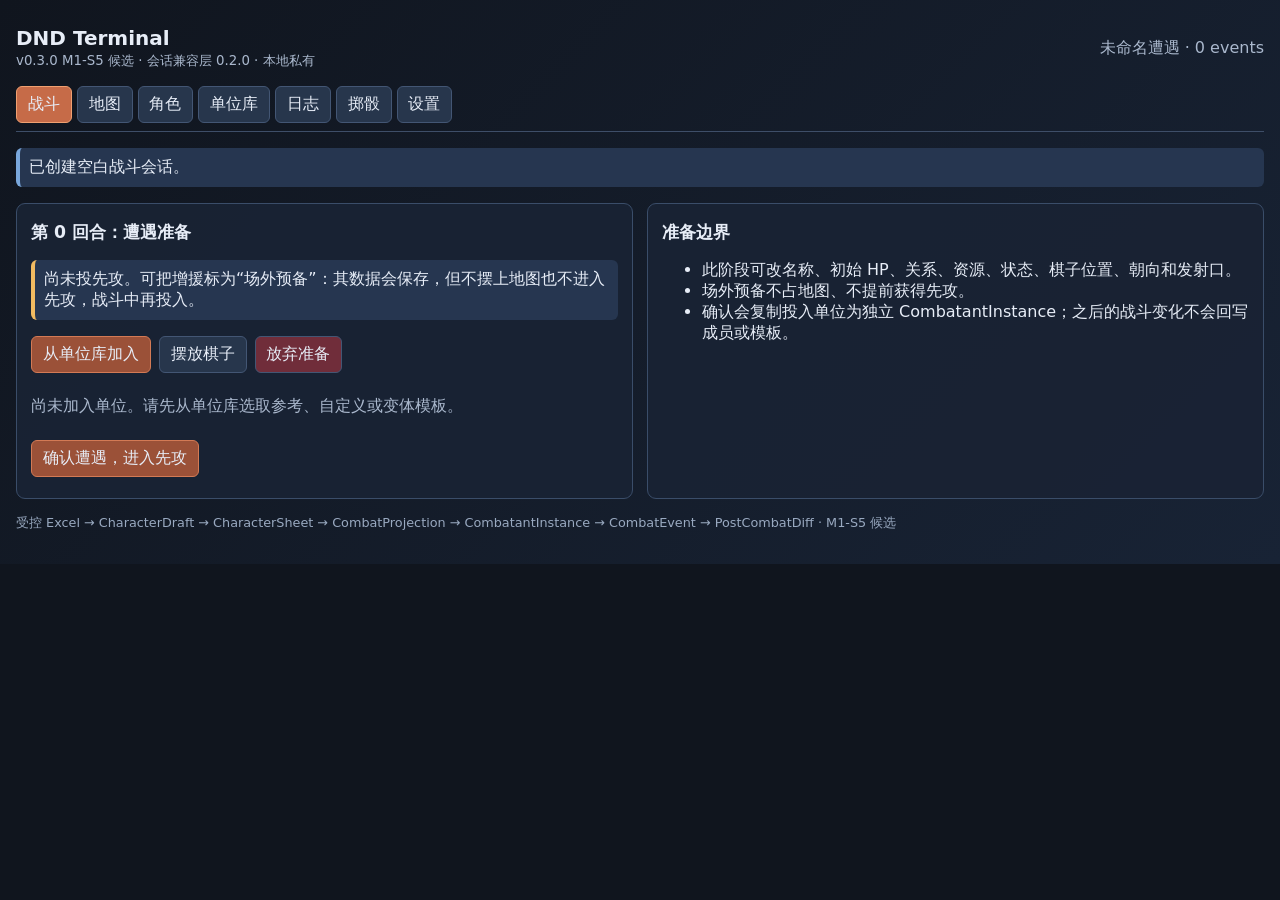
==== index.html @ 0a90260e "chore: establish post-v0.3.0 local git baseline" ====
<!doctype html>
<html lang="zh-Hans">
  <head>
    <meta charset="UTF-8" />
    <meta name="viewport" content="width=device-width, initial-scale=1.0" />
    <title>DND Terminal v0.3.0 M1-S5 — Combat Integration Candidate</title>
    <link rel="stylesheet" href="src/styles.css?v=20260824-1" />
  </head>
  <body>
    <main id="app" aria-live="polite"></main>
    <input id="import-file" type="file" accept="application/json" hidden />
    <input id="character-import-file" type="file" accept=".xlsx,application/vnd.openxmlformats-officedocument.spreadsheetml.sheet" hidden />
<script type="module" src="src/app.js?v=20260824-1"></script>
  </body>
</html>
---- src/styles.css ----
:root { color-scheme: dark; font-family: Inter, "PingFang SC", system-ui, sans-serif; background:#10151e; color:#e7edf7; }
* { box-sizing:border-box; }
body { margin:0; min-width:320px; background:linear-gradient(135deg,#10151e,#182335); }
button,input,select,textarea { font:inherit; }
button { cursor:pointer; color:inherit; background:#27364c; border:1px solid #435674; border-radius:6px; padding:.45rem .68rem; }
button:hover { background:#344866; } button.primary { background:#9b5138; border-color:#d37a55; } button.danger { background:#702d3a; }
input,select,textarea { color:#e7edf7; background:#172334; border:1px solid #465b78; border-radius:5px; padding:.38rem; max-width:100%; }
textarea { min-height:70px; width:100%; }
.shell { max-width:1600px; margin:auto; padding:16px; }
.topbar { display:flex; gap:12px; align-items:center; flex-wrap:wrap; padding:10px 0 16px; }
.brand { margin-right:auto; } .brand h1 { font-size:1.25rem; margin:0; } .brand small,.muted { color:#aab8cd; }
.tabs { display:flex; flex-wrap:wrap; gap:5px; border-bottom:1px solid #3e4e68; padding-bottom:8px; }
.tabs button.active { background:#c66b48; border-color:#f0a071; }
.panel { margin-top:14px; display:grid; gap:14px; } .two { grid-template-columns:repeat(auto-fit,minmax(300px,1fr)); }
.card { background:rgba(25,35,52,.93); border:1px solid #3a4d69; border-radius:9px; padding:14px; overflow:auto; }
.card h2,.card h3 { margin:.1rem 0 .7rem; } .card h2 { font-size:1.08rem; }
.row { display:flex; gap:8px; flex-wrap:wrap; align-items:center; margin:.42rem 0; } .row > label { display:grid; gap:3px; font-size:.84rem; }
.stat { display:inline-flex; flex-direction:column; min-width:83px; padding:7px; border-radius:6px; background:#142033; } .stat b { font-size:1.08rem; }
.combatants { display:grid; gap:9px; } .combatant { border:1px solid #3a4d69; border-left:4px solid #65748a; background:linear-gradient(135deg,#18263a,#142033); padding:10px; border-radius:8px; display:grid; gap:9px; cursor:pointer; transition:border-color .16s,box-shadow .16s,opacity .16s,filter .16s; } .combatant:hover { border-color:#7592bb; }
.combatant-summary { display:flex; gap:8px; align-items:center; flex-wrap:wrap; } .combatant-actions { display:flex; gap:7px; align-items:end; flex-wrap:wrap; padding-top:8px; border-top:1px solid #31435e; } .combatant-actions button { min-width:3.8rem; }
.compact-input { display:grid; gap:2px; font-size:.72rem; color:#bdcbe0; }.compact-input input { width:5.2rem; padding:.28rem; }
.combatants.has-selection .combatant:not(.selected):not(.active) { opacity:.44; filter:grayscale(.82); } .combatant.selected { border-color:#dce9ff; box-shadow:0 0 0 1px #9db9e2,0 8px 18px rgba(0,0,0,.2); } .combatant.active { border-color:#ffb35c; box-shadow:0 0 0 1px #d7893a,0 0 18px rgba(255,179,92,.12); } .combatant.active.selected { box-shadow:0 0 0 2px #ffd275,0 0 18px rgba(255,179,92,.18); } .combatant.enemy { border-left-color:#cf6370; } .combatant.ally { border-left-color:#67b999; } .combatant.neutral { border-left-color:#8e9ae5; }
.combatant.dead { opacity:.72; filter:grayscale(.9); border-color:#92727a; border-left-color:#a55c65; background:linear-gradient(135deg,#29222a,#181d28); } .combatant.transformed { opacity:.58; filter:grayscale(.9); } .death-pill { background:#713945; color:#fff0f0; }
.combatant .name { min-width:145px; font-weight:700; } .pill { font-size:.75rem; padding:2px 6px; border-radius:99px; background:#344764; }
.map-layout { display:grid; grid-template-columns:minmax(420px,1fr) minmax(260px,330px); gap:14px; } .map-wrap { overflow:auto; max-height:78vh; }
.grid { --cell-size:30px; display:grid; width:max-content; max-width:100%; background:#0d1420; border:1px solid #536983; touch-action:none; }
.grid.fit { --cell-size:max(12px,min(30px,calc((100vw - 58px) / var(--grid-cols)))); } .grid.tactical { --cell-size:30px; }
.cell { width:var(--cell-size); height:var(--cell-size); border-right:1px solid #28364c; border-bottom:1px solid #28364c; position:relative; }
.cell.covered { background:rgba(247,141,64,.35); } .cell.preview { outline:2px solid #f8cb75; z-index:1; } .cell.move-preview { background:rgba(108,191,166,.42); outline:2px solid #8af0c7; z-index:2; } .cell.move-pending { background:rgba(242,187,97,.35); outline-color:#f2bb61; } .token { position:absolute; inset:1px; border-radius:4px; display:grid; place-items:center; text-align:center; overflow:hidden; font-size:clamp(.42rem,1.3vw,.68rem); line-height:1; font-weight:bold; color:#071018; border:1px solid #e6eefb; user-select:none; -webkit-user-select:none; z-index:3; touch-action:none; cursor:grab; }
.token.dragging { opacity:.55; cursor:grabbing; }
.token.ally { background:#6dd7ad; } .token.enemy { background:#ea7180; } .token.neutral { background:#9ea9ff; } .token.active { outline:3px solid #ffd275; z-index:4; } .token.selected { box-shadow:0 0 0 3px #fff; }
.token.dead-token { background:#6c4b53!important; color:#fff1f1; border-color:#e6c4c7; cursor:default; filter:grayscale(.72); }
.token.pending-placement { border-style:dashed; border-width:2px; box-shadow:0 0 0 2px #f2bb61; opacity:.88; }
.token.facing-north { border-top:3px solid #ffd275; } .token.facing-east { border-right:3px solid #ffd275; } .token.facing-south { border-bottom:3px solid #ffd275; } .token.facing-west { border-left:3px solid #ffd275; }
.log { display:grid; gap:7px; max-height:65vh; overflow:auto; } .event { font-size:.86rem; padding:8px; background:#142034; border-left:3px solid #5877a0; border-radius:4px; } .event small { color:#a7b6cb; }
.table { width:100%; border-collapse:collapse; font-size:.86rem; } .table th,.table td { text-align:left; padding:7px; border-bottom:1px solid #34465f; vertical-align:top; }
.notice { padding:9px; border-radius:6px; background:#263650; border-left:4px solid #79a7dc; } .notice.warn { border-left-color:#f2bb61; } .notice.error { border-left-color:#e76b74; }
.map-mode button.active { background:#c66b48; border-color:#f0a071; }.map-inspector { margin-top:10px; padding:10px; border:1px solid #3a4d69; border-radius:7px; background:#142033; display:grid; gap:6px; }.map-inspector small,.effect-card small { color:#aab8cd; }.effect-list { display:grid; gap:5px; }.effect-card { display:grid; gap:2px; padding:6px; border-radius:5px; background:#20304a; }.effect-card.legacy { border-left:3px solid #f2bb61; }.effect-compact { color:#bdcbe0; font-size:.78rem; }
.facing-controls { padding-top:7px; border-top:1px solid #34465f; }.facing-controls h4 { margin:.1rem 0 .35rem; }.facing-controls button.active { background:#c66b48; border-color:#ffd275; }
.reference-section { margin-top:14px; padding-top:10px; border-top:1px solid #34465f; }.reference-section h3 small { color:#aab8cd; font-weight:400; }.reference-action { position:relative; display:inline-flex; }.reference-action button.active { background:#c66b48; border-color:#f0a071; }.reference-hover { display:none; position:absolute; z-index:10; left:0; top:calc(100% + 6px); width:min(430px,75vw); padding:9px; border:1px solid #607899; border-radius:6px; background:#0d1420; color:#e7edf7; font-size:.8rem; line-height:1.45; white-space:pre-line; box-shadow:0 8px 18px rgba(0,0,0,.45); }.reference-action:hover .reference-hover,.reference-action:focus-within .reference-hover { display:block; }.action-detail { margin-top:8px; padding:10px; border-left:4px solid #79a7dc; border-radius:6px; background:#16253a; }.action-detail p { margin:.45rem 0; white-space:normal; line-height:1.55; }.action-detail small { color:#aab8cd; }
.reference-options { margin:.8rem 0; display:grid; gap:6px; }.reference-options h4 { margin:0 0 .2rem; }.reference-options details { border:1px solid #40536f; border-radius:6px; background:#101c2c; }.reference-options summary { padding:7px 9px; cursor:pointer; font-weight:700; }.reference-options details p { margin:0; padding:0 9px 9px; color:#d9e4f2; }
.initiative-timeline { margin-top:14px; overflow:hidden; }.timeline-scroll { overflow-x:auto; padding:10px 2px 14px; }.timeline-track { display:flex; align-items:center; gap:10px; width:max-content; min-width:100%; }.timeline-node { min-width:94px; display:grid; gap:3px; text-align:center; transition:transform .15s,opacity .15s; }.timeline-node small { color:#d6e1ef; }.timeline-node.done { opacity:.42; filter:grayscale(1); }.timeline-node.current { transform:scale(1.17); background:#c66b48; border-color:#ffd275; box-shadow:0 0 0 2px #ffd275; z-index:2; }.timeline-node.upcoming { background:#27364c; }.tie-resolver { margin-top:14px; }.tie-group { margin:10px 0; padding:9px; border:1px solid #40536f; border-radius:7px; background:#142033; }.tie-group h3,.tie-group p { margin:.15rem 0; }.tie-item { padding:4px 0; }.reference-group h4 { margin:.6rem 0 .25rem; }.legendary-use { background:#5d3c83; border-color:#9e7bc8; }
.hidden { display:none!important; } .footer { color:#99a9c0; font-size:.8rem; padding:16px 0; }
.template-editor { display:grid; grid-template-columns:minmax(0,2fr) minmax(220px,1fr); gap:14px; align-items:start; }.template-form { display:grid; gap:9px; }.template-preview { position:sticky; top:10px; padding:12px; border:1px solid #40536f; border-radius:8px; background:#142033; }.template-preview h2,.template-preview h3 { margin:.1rem 0 .45rem; }.template-preview ul { margin:.25rem 0 .8rem; padding-left:1.25rem; display:grid; gap:5px; }.color-swatch { display:inline-block; width:.9rem; height:.9rem; border:1px solid #dce9ff; border-radius:50%; vertical-align:-.08rem; margin-right:.35rem; }.resource-purpose { display:block; flex-basis:100%; color:#bdcbe0; line-height:1.4; }
@media (max-width:760px) { .template-editor { grid-template-columns:1fr; }.template-preview { position:static; } }
.template-form { display:grid; gap:10px; } .template-form > label { display:grid; gap:4px; font-size:.84rem; } .archived { opacity:.58; filter:grayscale(.7); }
.entry-placement-item { margin:.55rem 0; padding:.6rem; border:1px solid #40536f; border-radius:7px; background:#142033; }.entry-placement-list { display:flex; gap:6px; flex-wrap:wrap; margin:.5rem 0; }
.death-controls { margin:.8rem 0; padding:.75rem; border:1px solid #79515a; border-radius:7px; background:#2b2028; }.death-controls h3 { margin:.1rem 0 .35rem; }.death-resolution { margin-top:14px; border-color:#79515a; }.death-help { margin:.65rem 0 0; padding:.65rem .75rem; border-left:3px solid #79a7dc; border-radius:5px; background:#142033; color:#d9e7ff; line-height:1.45; }
.post-combat-diff { margin:.8rem 0; padding:.75rem; border:1px solid #40536f; border-radius:7px; background:#142033; }.post-combat-diff h3 { margin:0; }.diff-entry { display:grid; grid-template-columns:auto minmax(8rem,1fr) auto auto; gap:.55rem; align-items:center; margin:.45rem 0; padding:.5rem; border-radius:5px; background:#1d2c43; }.diff-entry small { color:#aab8cd; }
.diff-entry label { display:grid; gap:3px; min-width:8rem; }.diff-entry .field-error { border-color:#f06e78!important; box-shadow:0 0 0 2px rgba(240,110,120,.22); background:#3a202b; }.field-error-message { color:#ff9da4; min-height:1.2em; grid-column:1/-1; }.linked-editor { display:grid; gap:10px; margin-top:8px; }.linked-editor-row { display:grid; gap:8px; padding:10px; border:1px solid #40536f; border-radius:8px; background:#142033; }.linked-editor-row > label { display:grid; gap:4px; }.linked-encounter-actions { display:grid; gap:10px; margin-top:12px; padding-top:12px; border-top:1px solid #39476d; }.linked-card { gap:8px; }.linked-card select { width:100%; }.mastery-panel { border-left:3px solid #d9ac61; padding-left:9px; }.mastery-effect { border-left:3px solid #d9ac61; }
@media (max-width:760px) { .shell { padding:10px; } .map-layout { grid-template-columns:1fr; } .map-wrap { max-height:none; } .grid.fit { --cell-size:max(12px,min(28px,calc((100vw - 48px) / var(--grid-cols)))); } .grid.tactical { --cell-size:27px; } .topbar { align-items:flex-start; } .combatant .name { min-width:110px; } .combatant-actions { align-items:stretch; } }
@media (max-width:760px) { .diff-entry { grid-template-columns:auto 1fr; }.diff-entry b,.diff-entry small { grid-column:2; } }
.character-workspace { margin-top:14px; display:grid; grid-template-columns:minmax(250px,320px) minmax(0,1fr); gap:14px; align-items:start; }
.character-sidebar { position:sticky; top:10px; max-height:calc(100vh - 24px); }
.character-list { display:grid; gap:8px; margin:.8rem 0; }
.character-list-item { padding:8px; border:1px solid #40536f; border-radius:7px; background:#142033; }
.character-list-item.selected { border-color:#d7893a; box-shadow:0 0 0 1px #d7893a; }
.character-select { width:100%; display:grid; gap:3px; text-align:left; background:transparent; border:0; padding:3px; }
.character-select small { color:#aab8cd; }
.character-main { min-width:0; }
.character-detail { display:grid; gap:14px; }
.character-detail-header,.character-region { background:rgba(25,35,52,.93); border:1px solid #3a4d69; border-radius:9px; padding:14px; }
.character-detail-header { display:flex; justify-content:space-between; gap:12px; align-items:flex-start; flex-wrap:wrap; }
.character-detail-header h2 { margin:.2rem 0; font-size:1.65rem; }
.eyebrow { color:#f0a071; font-size:.77rem; letter-spacing:.04em; text-transform:uppercase; }
.detail-nav { position:sticky; top:8px; z-index:6; display:flex; gap:6px; flex-wrap:wrap; padding:8px; border:1px solid #40536f; border-radius:8px; background:#101c2c; }
.detail-nav a,.detail-nav span { color:#dce9ff; text-decoration:none; font-size:.78rem; padding:5px 7px; border-radius:5px; background:#27364c; }
.character-region { scroll-margin-top:72px; }
.character-region h3 { margin:.05rem 0 .7rem; }
.quickbar,.ability-grid,.info-grid,.audit-grid { display:grid; gap:8px; grid-template-columns:repeat(auto-fit,minmax(130px,1fr)); }
.ability { display:grid; place-items:center; padding:9px; border-radius:7px; background:#142033; }
.ability b { font-size:1.35rem; }.ability small { color:#aab8cd; text-align:center; }
.info-item { display:grid; gap:5px; min-width:0; padding:10px; border:1px solid #40536f; border-radius:7px; background:#142033; }
.info-item p { margin:.2rem 0; }.info-item small { color:#aab8cd; }
.audit { border:1px solid #40536f; border-radius:7px; background:#101c2c; }
.audit summary { cursor:pointer; padding:9px; font-weight:700; }.audit dl { display:grid; grid-template-columns:90px 1fr; gap:5px; padding:0 9px 9px; font-size:.78rem; }.audit dt { color:#aab8cd; }.audit dd { margin:0; overflow-wrap:anywhere; }
.character-form { display:grid; gap:12px; }.character-form fieldset { border:1px solid #40536f; border-radius:8px; padding:11px; }.character-form legend { color:#f0a071; padding:0 5px; font-weight:700; }.character-form label { display:grid; gap:4px; font-size:.82rem; }.form-grid { display:grid; gap:8px; grid-template-columns:repeat(auto-fit,minmax(145px,1fr)); }.character-form textarea { min-height:82px; }
.revision-history { display:grid; gap:7px; }.revision-history details { border:1px solid #40536f; border-radius:7px; padding:8px; background:#142033; }.revision-history summary { cursor:pointer; font-weight:700; }.revision-diff { display:grid; gap:5px; padding-left:1.2rem; font-size:.78rem; }.revision-diff code { color:#f0a071; overflow-wrap:anywhere; }
.legacy-characters { margin-top:1rem; border-top:1px solid #40536f; padding-top:.8rem; }.legacy-characters summary { cursor:pointer; }
@media (max-width:900px) { .character-workspace { grid-template-columns:1fr; }.character-sidebar { position:static; max-height:none; }.detail-nav { position:static; } }

/* M1-S3 character-detail acceptance remediation: presentation only, no rules execution. */
.character-detail-modern { gap:12px; }
.character-detail-modern .character-detail-header,.character-detail-modern .character-region { border-color:#303b62; background:linear-gradient(145deg,rgba(21,27,53,.98),rgba(16,22,43,.98)); }
.character-hero { position:relative; overflow:hidden; padding:20px; align-items:center; background:radial-gradient(circle at 8% 25%,rgba(207,161,84,.16),transparent 32%),linear-gradient(135deg,#202249,#101a31)!important; }
.character-hero::after { content:''; position:absolute; inset:auto -30px -58px auto; width:190px; height:190px; border:1px solid rgba(226,183,103,.2); border-radius:50%; box-shadow:0 0 0 18px rgba(226,183,103,.04),0 0 0 42px rgba(226,183,103,.025); pointer-events:none; }
.character-avatar { width:58px; height:58px; flex:0 0 58px; display:grid; place-items:center; border:1px solid #f1cf8c; border-radius:50%; color:#fff0c9; background:linear-gradient(135deg,#745337,#2f2741); font-size:1.45rem; font-weight:800; box-shadow:0 0 0 5px rgba(229,184,99,.1); z-index:1; }
.character-title { min-width:220px; flex:1; z-index:1; }.character-title h2 { margin:.18rem 0; font-size:clamp(1.55rem,3vw,2.2rem); }.character-hero-actions { z-index:1; }
.character-detail-modern .eyebrow { color:#e9c476; }.character-detail-modern button.primary { background:#a56642; border-color:#ebbe78; }.character-detail-modern .pill { background:#30375b; color:#e5e9fb; }
.character-detail-tabs { display:flex; gap:5px; flex-wrap:wrap; padding:7px; border:1px solid #303b62; border-radius:9px; background:#10172c; }
.character-detail-tabs button { border-color:transparent; background:transparent; color:#aeb9d5; font-size:.82rem; padding:.45rem .65rem; }.character-detail-tabs button:hover { background:#222d4e; color:#fff; }.character-detail-tabs button.active { color:#fff3d1; border-color:#a77c43; background:linear-gradient(135deg,#60462e,#423044); box-shadow:inset 0 0 0 1px rgba(246,211,146,.1); }
.character-region-modern { min-height:390px; }.region-heading { display:flex; justify-content:space-between; gap:10px; align-items:flex-start; margin-bottom:14px; }.region-heading h3 { margin:.12rem 0 0; font-size:1.18rem; }
.character-quick-grid { display:grid; grid-template-columns:repeat(3,minmax(0,1fr)); gap:8px; margin:.45rem 0 12px; }.character-quick-grid article { display:grid; gap:2px; min-height:83px; padding:11px; border:1px solid #39466e; border-radius:8px; background:linear-gradient(145deg,#1b2746,#151f39); }.character-quick-grid span,.character-quick-grid small,.character-fact-card small,.source-summary small { color:#aeb9d5; }.character-quick-grid b { color:#f8e0a7; font-size:1.25rem; }.character-quick-grid small { font-size:.72rem; }
.modern-ability-grid { grid-template-columns:repeat(6,minmax(0,1fr)); }.modern-ability-grid .ability { padding:8px 4px; border:1px solid #313e64; background:#151e38; }.modern-ability-grid .ability b { color:#f4d998; }
.character-card-grid { display:grid; gap:9px; grid-template-columns:repeat(auto-fit,minmax(205px,1fr)); }.character-fact-card { display:grid; align-content:start; gap:7px; min-width:0; padding:11px; border:1px solid #344266; border-radius:8px; background:linear-gradient(145deg,#17213c,#121b32); }.character-fact-card p { margin:0; color:#d4dcef; white-space:pre-wrap; line-height:1.48; }.card-heading { display:flex; gap:6px; align-items:flex-start; flex-wrap:wrap; }.card-heading b { margin-right:auto; }.pill-row { display:flex; gap:4px; flex-wrap:wrap; }.character-fact-card details { font-size:.77rem; color:#bbc6dd; }.character-fact-card details p { margin:.5rem 0 0; color:#aeb9d5; overflow-wrap:anywhere; }
.fact-group,.equipment-group { margin-top:17px; }.fact-group h4,.equipment-group h4 { margin:.1rem 0 .55rem; color:#f0d090; font-size:.94rem; }.attack-list { display:grid; gap:8px; }.attack-card { border:1px solid #39476d; border-radius:8px; background:#141d36; overflow:hidden; }.attack-card summary { display:flex; justify-content:space-between; gap:10px; cursor:pointer; padding:11px; color:#e9edf8; }.attack-card summary span { color:#b7c2d9; font-size:.8rem; text-align:right; }.attack-facts { display:flex; gap:6px; flex-wrap:wrap; padding:0 11px 6px; color:#d5def0; font-size:.8rem; }.attack-facts span { padding:3px 6px; border-radius:99px; background:#273250; }.attack-card p { margin:0; padding:0 11px 11px; font-size:.78rem; }
.character-table { width:100%; border-collapse:collapse; margin:0 0 12px; font-size:.86rem; }.character-table th,.character-table td { padding:8px; text-align:left; border-bottom:1px solid #334160; }.character-table th { color:#f0d090; font-weight:600; }.remaining-checks { margin-top:8px; border:1px solid #354263; border-radius:7px; background:#121b31; }.remaining-checks summary { padding:9px; cursor:pointer; color:#cbd5ea; }.remaining-checks .character-table { margin:0; }.origin-facts { display:flex; gap:12px; flex-wrap:wrap; margin:14px 0; padding:10px; border-left:3px solid #d9ac61; background:#17213a; color:#d5def0; }.character-narrative,.source-summary { padding:12px; border:1px solid #364366; border-radius:8px; background:#151e37; }.character-narrative h4 { margin:.1rem 0 .5rem; }.character-narrative p,.source-summary p { line-height:1.5; white-space:pre-wrap; }.source-summary { margin-bottom:12px; }.character-detail-modern .audit { background:#121a30; border-color:#394669; }
.mastery-configuration-list { display:grid; gap:8px; margin:.45rem 0; }
.mastery-configuration { border-left:3px solid #d9ac61; padding:10px; }
.mastery-configuration p,.mastery-effect p { margin:.25rem 0; line-height:1.5; }
.mastery-long-rest { margin-top:16px; padding:12px; border:1px solid #6d5837; border-radius:8px; background:#171e31; }
.mastery-long-rest h4 { margin:.1rem auto .1rem 0; color:#f0d090; }
.mastery-rest-editor { margin-top:12px; }
.mastery-rest-editor fieldset { display:grid; gap:10px; border:1px solid #6d5837; border-radius:8px; padding:11px; }
.mastery-rest-editor legend { color:#f0d090; font-weight:700; }
.mastery-choice-list { display:grid; gap:7px; }
.mastery-choice { display:flex!important; grid-template-columns:none!important; align-items:flex-start; gap:9px!important; padding:9px; border:1px solid #39476d; border-radius:7px; background:#121b31; }
.mastery-choice input { margin-top:.2rem; }
.mastery-choice span { display:grid; gap:4px; }
.mastery-choice small { color:#aeb9d5; line-height:1.4; }
@media (max-width:900px) { .modern-ability-grid { grid-template-columns:repeat(3,minmax(0,1fr)); }.character-quick-grid { grid-template-columns:repeat(3,minmax(0,1fr)); }.character-detail-tabs { position:sticky; top:6px; z-index:6; } }
@media (max-width:620px) { .character-hero { align-items:flex-start; }.character-avatar { width:48px; height:48px; flex-basis:48px; }.character-hero-actions { width:100%; }.character-quick-grid { grid-template-columns:repeat(2,minmax(0,1fr)); }.modern-ability-grid { grid-template-columns:repeat(3,minmax(0,1fr)); }.character-detail-tabs { overflow-x:auto; flex-wrap:nowrap; }.character-detail-tabs button { white-space:nowrap; }.attack-card summary { display:grid; }.attack-card summary span { text-align:left; } }
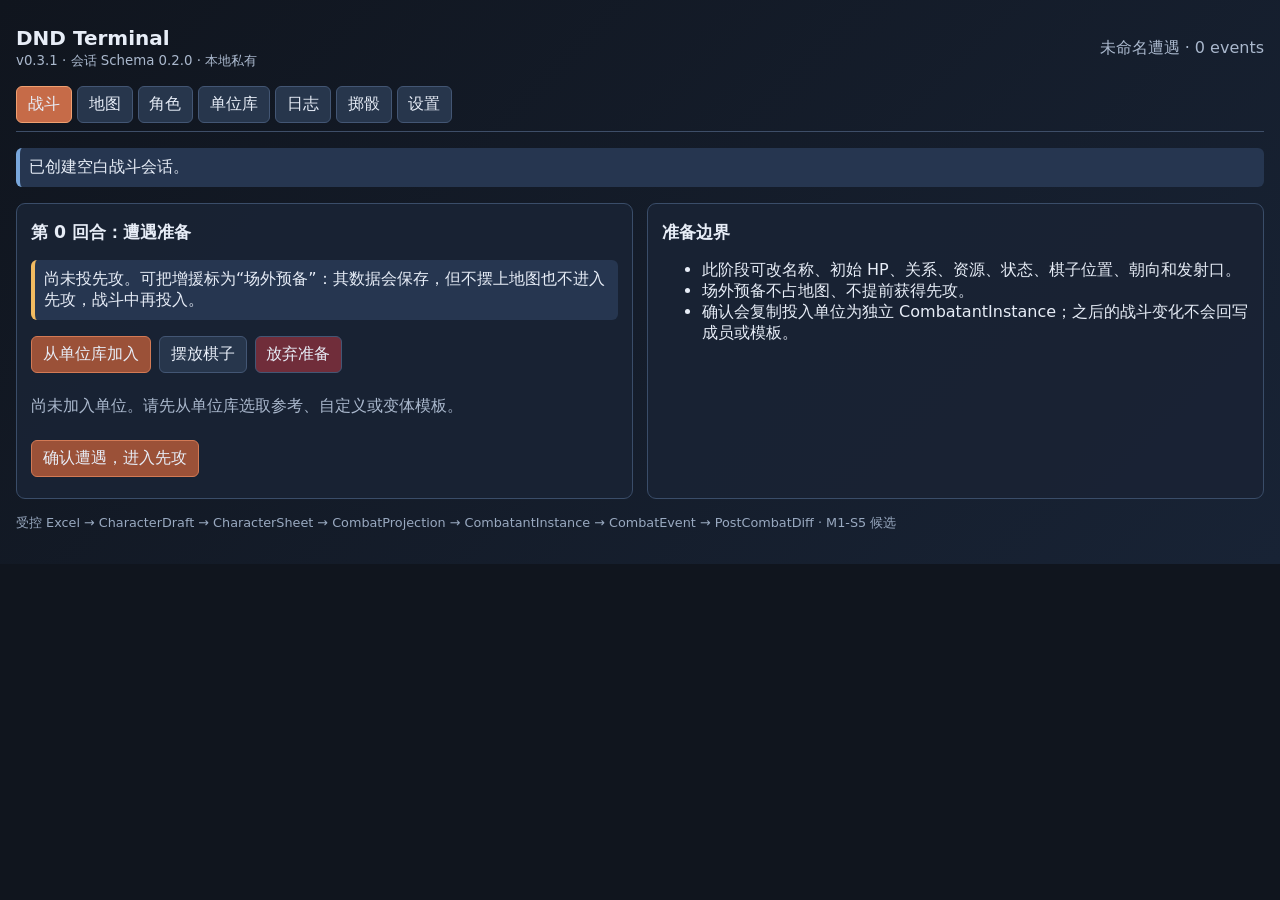
==== commit 444cdce1: "chore: archive v0.3.1 local private release" ====
--- a/index.html
+++ b/index.html
@@ -3,13 +3,13 @@
   <head>
     <meta charset="UTF-8" />
     <meta name="viewport" content="width=device-width, initial-scale=1.0" />
-    <title>DND Terminal v0.3.0 M1-S5 — Combat Integration Candidate</title>
+    <title>DND Terminal v0.3.1 — Local Private</title>
     <link rel="stylesheet" href="src/styles.css?v=20260824-1" />
   </head>
   <body>
     <main id="app" aria-live="polite"></main>
     <input id="import-file" type="file" accept="application/json" hidden />
     <input id="character-import-file" type="file" accept=".xlsx,application/vnd.openxmlformats-officedocument.spreadsheetml.sheet" hidden />
-<script type="module" src="src/app.js?v=20260824-1"></script>
+<script type="module" src="src/app.js?v=20260824-2"></script>
   </body>
 </html>
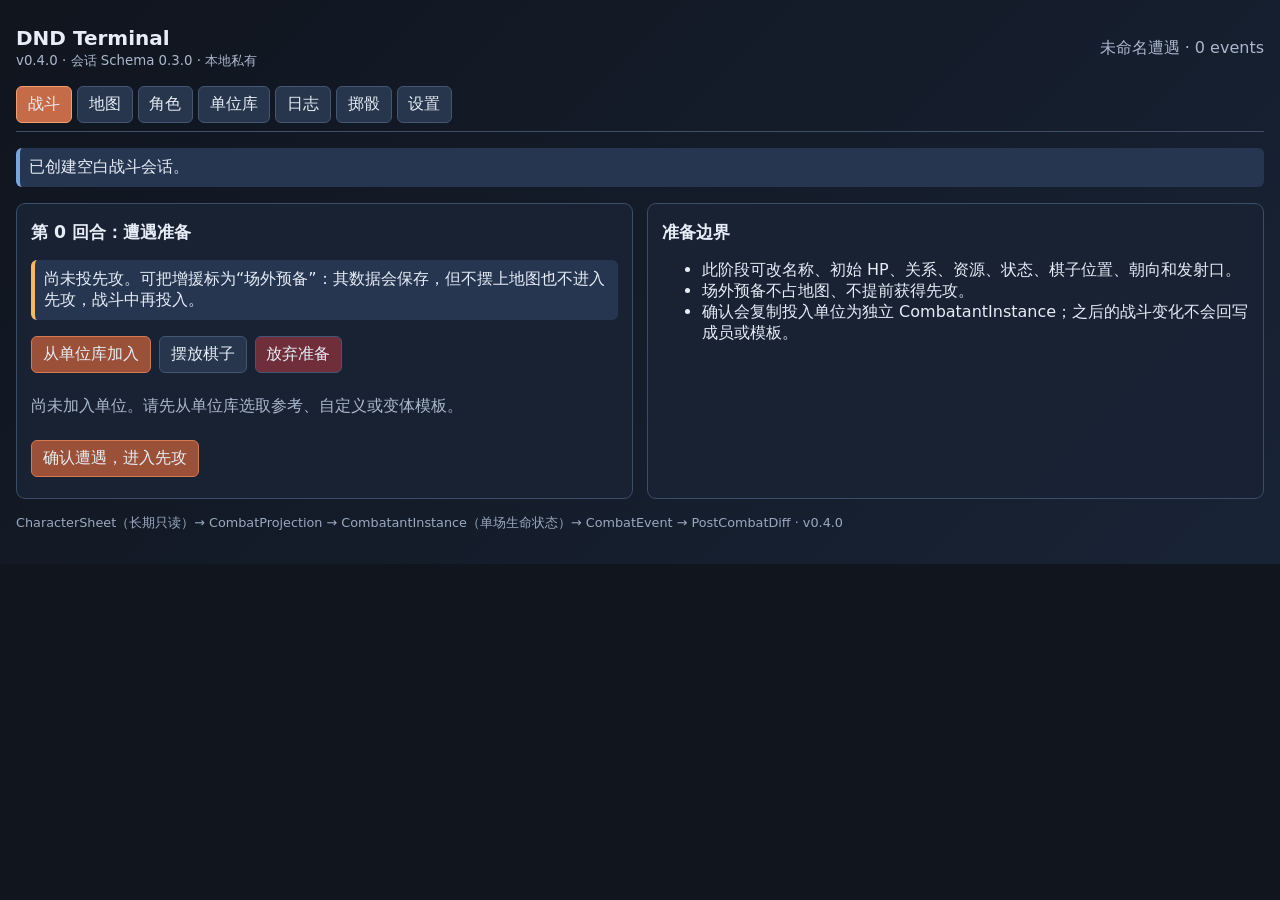
==== commit d9c31b31: "feat: archive v0.4.0 pc lifecycle" ====
--- a/index.html
+++ b/index.html
@@ -3,13 +3,13 @@
   <head>
     <meta charset="UTF-8" />
     <meta name="viewport" content="width=device-width, initial-scale=1.0" />
-    <title>DND Terminal v0.3.1 — Local Private</title>
+    <title>DND Terminal v0.4.0 — Local Private Candidate</title>
     <link rel="stylesheet" href="src/styles.css?v=20260824-1" />
   </head>
   <body>
     <main id="app" aria-live="polite"></main>
     <input id="import-file" type="file" accept="application/json" hidden />
     <input id="character-import-file" type="file" accept=".xlsx,application/vnd.openxmlformats-officedocument.spreadsheetml.sheet" hidden />
-<script type="module" src="src/app.js?v=20260824-2"></script>
+  <script type="module" src="src/app.js?v=20260825-2"></script>
   </body>
 </html>
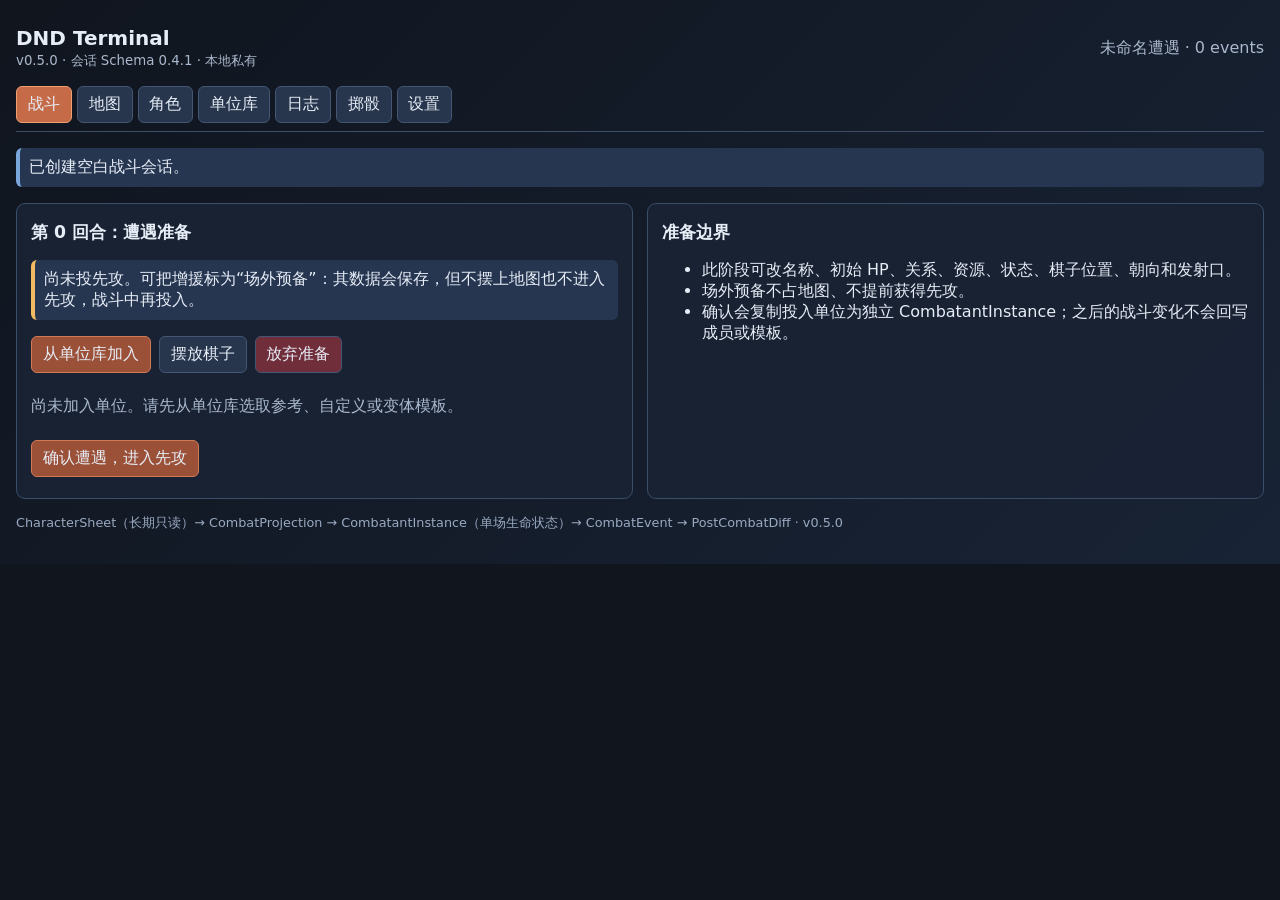
==== commit 370b92a7: "feat: finalize v0.5.0 pc resurrection and transformation" ====
--- a/index.html
+++ b/index.html
@@ -3,13 +3,13 @@
   <head>
     <meta charset="UTF-8" />
     <meta name="viewport" content="width=device-width, initial-scale=1.0" />
-    <title>DND Terminal v0.4.0 — Local Private Candidate</title>
+    <title>DND Terminal v0.5.0 — Local Private Implementation</title>
     <link rel="stylesheet" href="src/styles.css?v=20260824-1" />
   </head>
   <body>
     <main id="app" aria-live="polite"></main>
     <input id="import-file" type="file" accept="application/json" hidden />
     <input id="character-import-file" type="file" accept=".xlsx,application/vnd.openxmlformats-officedocument.spreadsheetml.sheet" hidden />
-  <script type="module" src="src/app.js?v=20260825-2"></script>
+  <script type="module" src="src/app.js?v=20260828-3"></script>
   </body>
 </html>
--- a/src/styles.css
+++ b/src/styles.css
@@ -28,7 +28,7 @@
 .cell { width:var(--cell-size); height:var(--cell-size); border-right:1px solid #28364c; border-bottom:1px solid #28364c; position:relative; }
 .cell.covered { background:rgba(247,141,64,.35); } .cell.preview { outline:2px solid #f8cb75; z-index:1; } .cell.move-preview { background:rgba(108,191,166,.42); outline:2px solid #8af0c7; z-index:2; } .cell.move-pending { background:rgba(242,187,97,.35); outline-color:#f2bb61; } .token { position:absolute; inset:1px; border-radius:4px; display:grid; place-items:center; text-align:center; overflow:hidden; font-size:clamp(.42rem,1.3vw,.68rem); line-height:1; font-weight:bold; color:#071018; border:1px solid #e6eefb; user-select:none; -webkit-user-select:none; z-index:3; touch-action:none; cursor:grab; }
 .token.dragging { opacity:.55; cursor:grabbing; }
-.token.ally { background:#6dd7ad; } .token.enemy { background:#ea7180; } .token.neutral { background:#9ea9ff; } .token.active { outline:3px solid #ffd275; z-index:4; } .token.selected { box-shadow:0 0 0 3px #fff; }
+.token.ally { background:#6dd7ad; } .token.enemy { background:#ea7180; } .token.neutral { background:#9ea9ff; } .token.controlled-associated { background:#c69bf7; border-color:#f0e6ff; } .token.active { outline:3px solid #ffd275; z-index:4; } .token.selected { box-shadow:0 0 0 3px #fff; }
 .token.dead-token { background:#6c4b53!important; color:#fff1f1; border-color:#e6c4c7; cursor:default; filter:grayscale(.72); }
 .token.pending-placement { border-style:dashed; border-width:2px; box-shadow:0 0 0 2px #f2bb61; opacity:.88; }
 .token.facing-north { border-top:3px solid #ffd275; } .token.facing-east { border-right:3px solid #ffd275; } .token.facing-south { border-bottom:3px solid #ffd275; } .token.facing-west { border-left:3px solid #ffd275; }
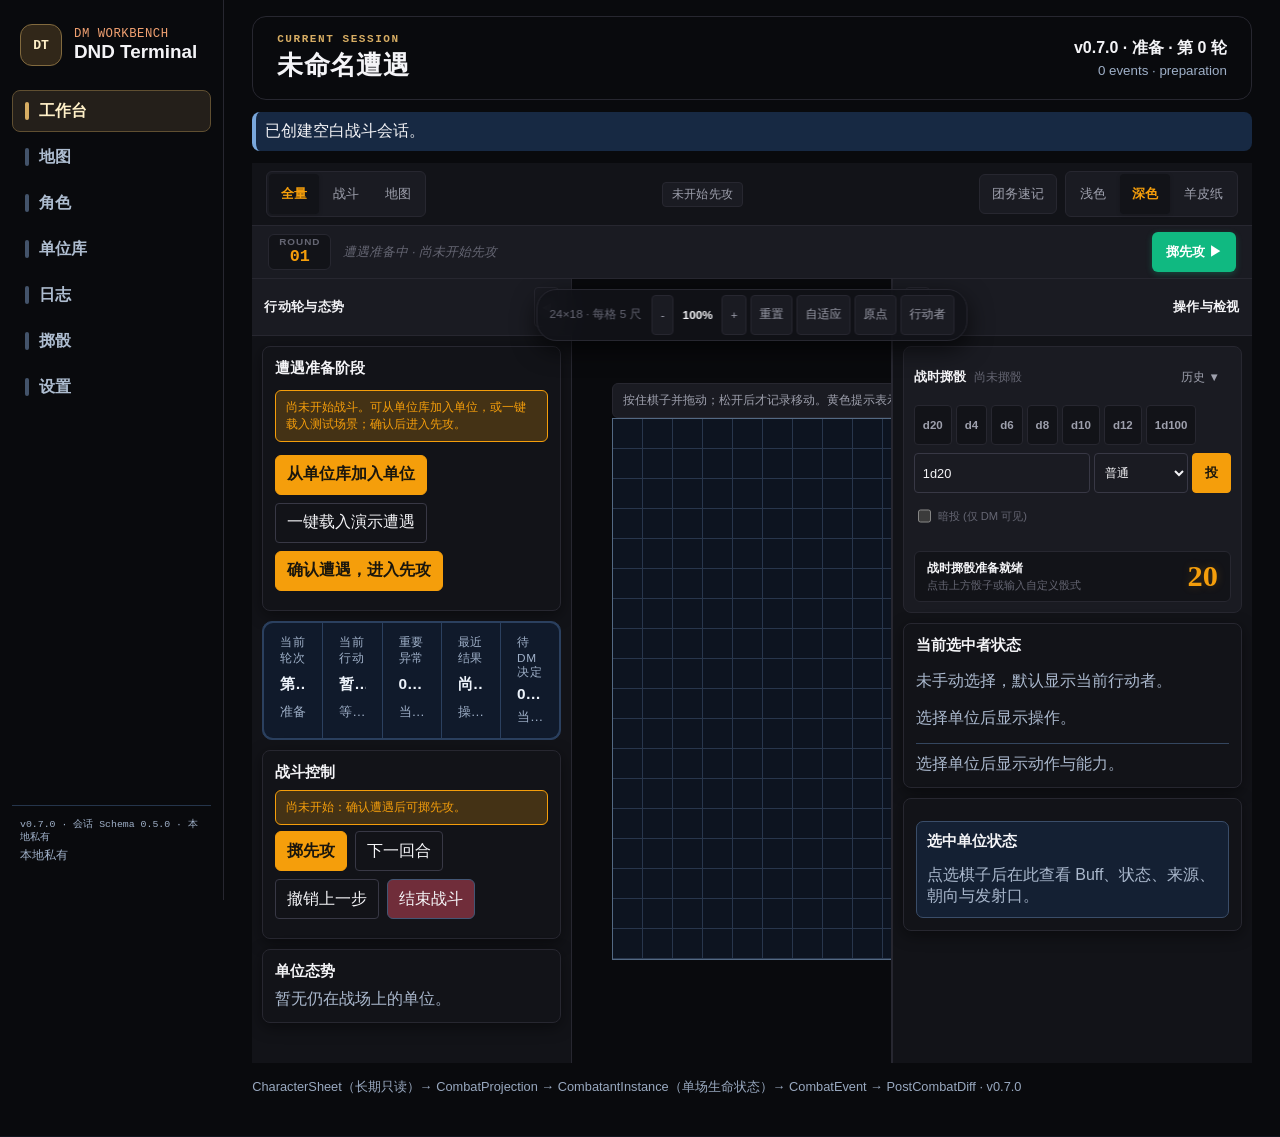
==== commit 497629a5: "feat(candidate): complete overhaul of unified battle map workbench with live initiative ribbon, embe" ====
--- a/index.html
+++ b/index.html
@@ -3,13 +3,13 @@
   <head>
     <meta charset="UTF-8" />
     <meta name="viewport" content="width=device-width, initial-scale=1.0" />
-    <title>DND Terminal v0.5.0 — Local Private Implementation</title>
-    <link rel="stylesheet" href="src/styles.css?v=20260824-1" />
+    <title>DND Terminal v0.7.0 — DM Workbench</title>
+    <link rel="stylesheet" href="src/styles.css?v=20260907-exp-ux-gemini-001-1" />
   </head>
   <body>
     <main id="app" aria-live="polite"></main>
     <input id="import-file" type="file" accept="application/json" hidden />
     <input id="character-import-file" type="file" accept=".xlsx,application/vnd.openxmlformats-officedocument.spreadsheetml.sheet" hidden />
-  <script type="module" src="src/app.js?v=20260828-3"></script>
+  <script type="module" src="src/app.js?v=20260907-exp-ux-gemini-001-1"></script>
   </body>
 </html>
--- a/src/styles.css
+++ b/src/styles.css
@@ -1,3 +1,4 @@
+@import './battle-workbench.css';
 :root { color-scheme: dark; font-family: Inter, "PingFang SC", system-ui, sans-serif; background:#10151e; color:#e7edf7; }
 * { box-sizing:border-box; }
 body { margin:0; min-width:320px; background:linear-gradient(135deg,#10151e,#182335); }
@@ -46,12 +47,13 @@
 .template-form { display:grid; gap:10px; } .template-form > label { display:grid; gap:4px; font-size:.84rem; } .archived { opacity:.58; filter:grayscale(.7); }
 .entry-placement-item { margin:.55rem 0; padding:.6rem; border:1px solid #40536f; border-radius:7px; background:#142033; }.entry-placement-list { display:flex; gap:6px; flex-wrap:wrap; margin:.5rem 0; }
 .death-controls { margin:.8rem 0; padding:.75rem; border:1px solid #79515a; border-radius:7px; background:#2b2028; }.death-controls h3 { margin:.1rem 0 .35rem; }.death-resolution { margin-top:14px; border-color:#79515a; }.death-help { margin:.65rem 0 0; padding:.65rem .75rem; border-left:3px solid #79a7dc; border-radius:5px; background:#142033; color:#d9e7ff; line-height:1.45; }
+.spell-ruling-workspace { display:grid; gap:10px; margin:.8rem 0; padding:11px; border:1px solid #4d6386; border-radius:9px; background:linear-gradient(145deg,#17263d,#111c2c); }.spell-ruling-select { display:flex; justify-content:space-between; gap:10px; align-items:end; flex-wrap:wrap; }.spell-ruling-select label { display:grid; gap:4px; min-width:min(100%,270px); font-size:.84rem; }.spell-ruling-select small,.spell-brief small,.spell-ruling-card small { color:#afc0d8; }.spell-brief { padding:11px; border-left:4px solid #d9ac61; border-radius:7px; background:#142033; }.spell-brief > div { display:flex; gap:8px; align-items:baseline; flex-wrap:wrap; }.spell-brief b { font-size:1rem; }.spell-brief span { color:#f1d18d; font-size:.8rem; }.spell-brief p { margin:.4rem 0; line-height:1.45; }.spell-brief details { margin-top:8px; font-size:.8rem; }.spell-brief details p { color:#c6d3e5; }.spell-ruling-list { display:grid; gap:7px; }.spell-ruling-list h5,.spell-ruling-preview h5 { margin:0; color:#f1d18d; }.spell-ruling-card { display:grid; gap:7px; padding:10px; border:1px solid #40536f; border-radius:8px; background:#132137; }.spell-ruling-card.complete { border-left:3px solid #79a7dc; }.spell-ruling-card > div:first-child { display:flex; justify-content:space-between; gap:8px; align-items:baseline; flex-wrap:wrap; }.ruling-mode-group { display:flex; gap:5px; flex-wrap:wrap; }.ruling-mode-group button { padding:.32rem .55rem; font-size:.78rem; background:#1d2e49; }.ruling-mode-group button.active { background:#c66b48; border-color:#f0a071; color:#fff7ec; }.ruling-override { display:grid; gap:4px; font-size:.8rem; }.spell-ruling-preview { position:sticky; bottom:8px; display:grid; gap:5px; padding:10px; border:1px solid #5877a0; border-radius:8px; background:#101b2b; box-shadow:0 6px 16px rgba(0,0,0,.2); }.spell-ruling-preview p,.spell-ruling-preview ul { margin:0; padding-left:1.2rem; font-size:.82rem; line-height:1.5; }.spell-ruling-preview p { padding-left:0; color:#b9c8db; }
 .post-combat-diff { margin:.8rem 0; padding:.75rem; border:1px solid #40536f; border-radius:7px; background:#142033; }.post-combat-diff h3 { margin:0; }.diff-entry { display:grid; grid-template-columns:auto minmax(8rem,1fr) auto auto; gap:.55rem; align-items:center; margin:.45rem 0; padding:.5rem; border-radius:5px; background:#1d2c43; }.diff-entry small { color:#aab8cd; }
 .diff-entry label { display:grid; gap:3px; min-width:8rem; }.diff-entry .field-error { border-color:#f06e78!important; box-shadow:0 0 0 2px rgba(240,110,120,.22); background:#3a202b; }.field-error-message { color:#ff9da4; min-height:1.2em; grid-column:1/-1; }.linked-editor { display:grid; gap:10px; margin-top:8px; }.linked-editor-row { display:grid; gap:8px; padding:10px; border:1px solid #40536f; border-radius:8px; background:#142033; }.linked-editor-row > label { display:grid; gap:4px; }.linked-encounter-actions { display:grid; gap:10px; margin-top:12px; padding-top:12px; border-top:1px solid #39476d; }.linked-card { gap:8px; }.linked-card select { width:100%; }.mastery-panel { border-left:3px solid #d9ac61; padding-left:9px; }.mastery-effect { border-left:3px solid #d9ac61; }
 @media (max-width:760px) { .shell { padding:10px; } .map-layout { grid-template-columns:1fr; } .map-wrap { max-height:none; } .grid.fit { --cell-size:max(12px,min(28px,calc((100vw - 48px) / var(--grid-cols)))); } .grid.tactical { --cell-size:27px; } .topbar { align-items:flex-start; } .combatant .name { min-width:110px; } .combatant-actions { align-items:stretch; } }
 @media (max-width:760px) { .diff-entry { grid-template-columns:auto 1fr; }.diff-entry b,.diff-entry small { grid-column:2; } }
-.character-workspace { margin-top:14px; display:grid; grid-template-columns:minmax(250px,320px) minmax(0,1fr); gap:14px; align-items:start; }
-.character-sidebar { position:sticky; top:10px; max-height:calc(100vh - 24px); }
+.character-panel-grid { display:grid; grid-template-columns:repeat(12,minmax(0,1fr)); gap:14px; align-items:start; }
+.character-sidebar { position:static; max-height:none; }
 .character-list { display:grid; gap:8px; margin:.8rem 0; }
 .character-list-item { padding:8px; border:1px solid #40536f; border-radius:7px; background:#142033; }
 .character-list-item.selected { border-color:#d7893a; box-shadow:0 0 0 1px #d7893a; }
@@ -77,7 +79,7 @@
 .character-form { display:grid; gap:12px; }.character-form fieldset { border:1px solid #40536f; border-radius:8px; padding:11px; }.character-form legend { color:#f0a071; padding:0 5px; font-weight:700; }.character-form label { display:grid; gap:4px; font-size:.82rem; }.form-grid { display:grid; gap:8px; grid-template-columns:repeat(auto-fit,minmax(145px,1fr)); }.character-form textarea { min-height:82px; }
 .revision-history { display:grid; gap:7px; }.revision-history details { border:1px solid #40536f; border-radius:7px; padding:8px; background:#142033; }.revision-history summary { cursor:pointer; font-weight:700; }.revision-diff { display:grid; gap:5px; padding-left:1.2rem; font-size:.78rem; }.revision-diff code { color:#f0a071; overflow-wrap:anywhere; }
 .legacy-characters { margin-top:1rem; border-top:1px solid #40536f; padding-top:.8rem; }.legacy-characters summary { cursor:pointer; }
-@media (max-width:900px) { .character-workspace { grid-template-columns:1fr; }.character-sidebar { position:static; max-height:none; }.detail-nav { position:static; } }
+@media (max-width:900px) { .character-panel-grid { grid-template-columns:1fr; }.detail-nav { position:static; } }
 
 /* M1-S3 character-detail acceptance remediation: presentation only, no rules execution. */
 .character-detail-modern { gap:12px; }
@@ -110,3 +112,212 @@
 .mastery-choice small { color:#aeb9d5; line-height:1.4; }
 @media (max-width:900px) { .modern-ability-grid { grid-template-columns:repeat(3,minmax(0,1fr)); }.character-quick-grid { grid-template-columns:repeat(3,minmax(0,1fr)); }.character-detail-tabs { position:sticky; top:6px; z-index:6; } }
 @media (max-width:620px) { .character-hero { align-items:flex-start; }.character-avatar { width:48px; height:48px; flex-basis:48px; }.character-hero-actions { width:100%; }.character-quick-grid { grid-template-columns:repeat(2,minmax(0,1fr)); }.modern-ability-grid { grid-template-columns:repeat(3,minmax(0,1fr)); }.character-detail-tabs { overflow-x:auto; flex-wrap:nowrap; }.character-detail-tabs button { white-space:nowrap; }.attack-card summary { display:grid; }.attack-card summary span { text-align:left; } }
+
+/* v0.7.0 workbench: presentation is a projection over the existing domain. */
+:root { --wb-bg:#0a1020; --wb-surface:#111b2e; --wb-raised:#17243a; --wb-border:#2b405f; --wb-text:#edf3fb; --wb-muted:#9fb0c8; --wb-gold:#d7ad63; --wb-gold-strong:#f2cc86; --wb-blue:#69a9e8; --wb-danger:#e87d87; --wb-warning:#eeb45f; --wb-focus:#a8d5ff; --wb-radius:10px; }
+body { background:radial-gradient(circle at 18% -10%,#172a4a 0,transparent 34rem),var(--wb-bg); color:var(--wb-text); }
+.workbench-shell { max-width:1540px; padding:clamp(10px,2vw,24px); }
+.workbench-topbar { min-height:80px; gap:20px; padding:16px 18px; border:1px solid var(--wb-border); border-radius:var(--wb-radius); background:linear-gradient(120deg,rgba(17,27,46,.98),rgba(10,16,32,.94)); box-shadow:0 16px 40px rgba(0,0,0,.18); }
+.workbench-topbar h1 { margin:0; letter-spacing:.015em; font-size:clamp(1.35rem,2vw,1.9rem); }
+.workbench-topbar .eyebrow { margin:0 0 3px; color:var(--wb-gold); font-size:.69rem; font-weight:800; letter-spacing:.14em; }
+.workbench-session { display:grid; justify-items:end; gap:3px; text-align:right; }.workbench-session b { max-width:42ch; overflow:hidden; text-overflow:ellipsis; white-space:nowrap; }.workbench-session small { color:var(--wb-muted); }
+.workbench-nav { position:sticky; top:0; z-index:20; display:flex; gap:4px; overflow:auto; margin:10px 0; padding:6px; border:1px solid var(--wb-border); border-radius:var(--wb-radius); background:rgba(10,16,32,.92); backdrop-filter:blur(12px); }
+.workbench-nav button { flex:0 0 auto; min-height:38px; padding:8px 13px; border:1px solid transparent; background:transparent; color:var(--wb-muted); }.workbench-nav button:hover { color:var(--wb-text); background:#1b2a43; }.workbench-nav button.active { border-color:#786032; color:#fff2d2; background:linear-gradient(135deg,#4b3925,#253750); box-shadow:inset 0 0 0 1px rgba(242,204,134,.12); }
+.workbench-nav button:focus-visible,.layout-controls :focus-visible { outline:3px solid var(--wb-focus); outline-offset:2px; }
+.workspace { display:grid; gap:10px; }.workspace-status { display:flex; flex-wrap:wrap; gap:6px; min-height:30px; align-items:center; color:var(--wb-muted); font-size:.78rem; }.workspace-status span { padding:4px 8px; border:1px solid var(--wb-border); border-radius:999px; background:rgba(17,27,46,.76); }.workspace-status .status-blocker { color:#ffe3e5; border-color:#824b56; background:#37202a; }
+.workspace-kicker { justify-self:start; color:var(--wb-muted); font-size:var(--wb-text-xs); line-height:1; opacity:.72; }.workspace-kicker span { font-weight:650; letter-spacing:.04em; }
+.layout-controls { border:1px solid var(--wb-border); border-radius:8px; background:rgba(17,27,46,.82); }.layout-controls summary { cursor:pointer; padding:9px 11px; color:var(--wb-muted); font-size:.82rem; }.layout-controls-body { display:grid; gap:8px; padding:0 11px 11px; }.layout-controls-body > label,.layout-panel-control { display:flex; align-items:center; gap:8px; flex-wrap:wrap; }.layout-panel-control { padding:7px; border-radius:6px; background:#0e1728; }.layout-panel-control b { min-width:130px; color:var(--wb-gold-strong); font:700 .72rem ui-monospace,SFMono-Regular,Menlo,monospace; }.layout-panel-control label { display:flex; align-items:center; gap:4px; font-size:.8rem; }
+.workspace-content > .panel,.workspace-content > .character-panel-grid { margin-top:0; }.workspace[data-workspace-density="compact"] .card { padding:9px; border-radius:7px; }.workspace[data-workspace-density="compact"] .row { gap:5px; }.workspace[data-workspace-density="compact"] .combatant { padding:6px; }.workspace[data-workspace-density="compact"] .table th,.workspace[data-workspace-density="compact"] .table td { padding:5px; }.workspace[data-workspace-density="compact"] small,.workspace[data-workspace-density="compact"] .muted { font-size:.73rem; }
+.workbench-shell .card,.workbench-shell .character-detail-header,.workbench-shell .character-region { border-color:var(--wb-border); border-radius:var(--wb-radius); background:linear-gradient(145deg,rgba(23,36,58,.97),rgba(14,23,40,.97)); box-shadow:0 8px 24px rgba(0,0,0,.12); }.workbench-shell .panel { gap:12px; }.workbench-shell .combatant { border-color:#334d70; border-radius:8px; background:#101b2e; }.workbench-shell .combatant.active { border-color:var(--wb-gold); box-shadow:inset 3px 0 0 var(--wb-gold),0 0 0 1px rgba(215,173,99,.18); }.workbench-shell .combatant.selected { outline:2px solid var(--wb-blue); outline-offset:1px; }.workbench-shell .notice { border-radius:8px; background:#172943; }.workbench-shell .notice.warn { background:#30291e; }.workbench-shell .notice.error { background:#34212a; }
+.workspace-map .map-layout { grid-template-columns:minmax(0,1fr) minmax(250px,340px); }.workspace-map [data-panel-width="narrow"] { max-width:270px; }.workspace-map [data-panel-width="full"] { max-width:none; }.workspace-characters [data-panel-width="narrow"] { max-width:280px; }.workspace-characters [data-panel-width="full"] { max-width:none; }
+.workbench-shell [hidden] { display:none!important; }
+@media (max-width:900px) { .workbench-session { justify-items:start; text-align:left; }.workbench-topbar { align-items:flex-start; }.workspace-map .map-layout { grid-template-columns:1fr; }.workspace-map [data-panel-width],.workspace-characters [data-panel-width] { max-width:none; } }
+@media (max-width:620px) { .workbench-topbar { min-height:0; padding:13px; }.workbench-nav { top:0; margin-inline:-2px; border-radius:8px; }.workspace-status { font-size:.72rem; }.layout-panel-control b { min-width:100%; }.workbench-shell .card { border-radius:8px; } }
+@media (prefers-reduced-motion:reduce) { *,*::before,*::after { scroll-behavior:auto!important; transition-duration:0.01ms!important; animation-duration:0.01ms!important; } }
+
+/* v0.7.0 completed workbench system */
+:root {
+  --wb-space-1:4px; --wb-space-2:8px; --wb-space-3:12px; --wb-space-4:16px; --wb-space-5:24px; --wb-space-6:32px;
+  --wb-font-ui:-apple-system,BlinkMacSystemFont,"Segoe UI","PingFang SC","Microsoft YaHei",sans-serif;
+  --wb-font-mono:ui-monospace,SFMono-Regular,Menlo,Consolas,monospace;
+  --wb-text-xs:.74rem; --wb-text-sm:.84rem; --wb-text-md:.96rem; --wb-text-lg:1.18rem; --wb-text-xl:1.55rem;
+  --wb-radius-sm:6px; --wb-radius-md:10px; --wb-radius-lg:14px;
+  --wb-shadow-raised:0 16px 38px rgba(0,0,0,.22); --wb-shadow-focus:0 0 0 3px rgba(168,213,255,.34);
+  --wb-speed:150ms; --wb-z-nav:30; --wb-z-dialog:60;
+}
+html { background:var(--wb-bg); }
+body { margin:0; font-family:var(--wb-font-ui); background:linear-gradient(135deg,#08101f 0,#0b1424 54%,#101a2a 100%); }
+button,input,select,textarea { font:inherit; }
+button,input,select { min-height:40px; }
+button { transition:background-color var(--wb-speed),border-color var(--wb-speed),color var(--wb-speed),transform var(--wb-speed); }
+button:active:not(:disabled) { transform:translateY(1px); }
+:where(button,input,select,textarea,summary,[tabindex]):focus-visible { outline:3px solid var(--wb-focus); outline-offset:2px; box-shadow:var(--wb-shadow-focus); }
+code,pre,.eyebrow,[data-workbench-version] { font-family:var(--wb-font-mono); }
+.workbench-shell { width:100%; max-width:none; padding:0; }
+.workbench-layout { min-height:100vh; display:grid; grid-template-columns:224px minmax(0,1fr); }
+.workbench-rail { position:sticky; top:0; z-index:var(--wb-z-nav); align-self:start; height:100vh; display:grid; grid-template-rows:auto 1fr auto; gap:var(--wb-space-5); padding:var(--wb-space-5) var(--wb-space-3); border-right:1px solid #263a56; background:#09111f; }
+.rail-brand { display:flex; align-items:center; gap:var(--wb-space-3); padding:0 var(--wb-space-2); }
+.rail-brand p,.rail-brand b { margin:0; }.rail-brand b { font-size:var(--wb-text-lg); }
+.brand-mark { width:42px; height:42px; display:grid; place-items:center; border:1px solid #826a3e; border-radius:12px; color:#fff0c8; background:#312719; font:800 .82rem var(--wb-font-mono); }
+.workbench-nav { position:static; display:grid; align-content:start; gap:var(--wb-space-1); overflow:visible; margin:0; padding:0; border:0; border-radius:0; background:transparent; backdrop-filter:none; }
+.workbench-nav button { width:100%; min-height:42px; display:flex; align-items:center; justify-content:flex-start; padding:9px 12px; border:1px solid transparent; border-radius:8px; background:transparent; color:#aebdd0; font-weight:650; }
+.workbench-nav button::before { content:""; width:4px; height:18px; margin-right:10px; border-radius:99px; background:#43536a; }
+.workbench-nav button:hover { color:#fff; background:#152238; }
+.workbench-nav button.active { color:#fff0c8; border-color:#604f31; background:#241f1a; box-shadow:none; }
+.workbench-nav button.active::before { background:var(--wb-gold); }
+.rail-meta { display:grid; gap:var(--wb-space-1); padding:var(--wb-space-3) var(--wb-space-2); border-top:1px solid #25354b; color:var(--wb-muted); font-size:var(--wb-text-xs); overflow-wrap:anywhere; }
+.workbench-main { min-width:0; padding:var(--wb-space-4) clamp(14px,2.2vw,34px) var(--wb-space-5); }
+.workbench-topbar { min-height:74px; display:flex; align-items:center; justify-content:space-between; margin:0 0 var(--wb-space-3); padding:var(--wb-space-4) var(--wb-space-5); border:1px solid var(--wb-border); border-radius:var(--wb-radius-lg); background:#101a2b; box-shadow:none; }
+.workbench-topbar h1 { margin:2px 0 0; font-size:clamp(1.25rem,2vw,1.75rem); }
+.workbench-session { display:grid; justify-items:end; gap:var(--wb-space-1); text-align:right; }
+.global-notice:empty { display:none; }.global-notice .notice { margin:0 0 var(--wb-space-3); }
+.mobile-workspace-nav { display:none; }
+.workspace { display:grid; gap:var(--wb-space-3); }
+.workspace-heading { display:flex; align-items:end; justify-content:space-between; gap:var(--wb-space-4); padding:var(--wb-space-2) 2px; }
+.workspace-heading h2 { margin:2px 0 0; font-size:var(--wb-text-xl); line-height:1.2; }
+.workspace-heading .eyebrow,.section-heading .eyebrow,.workbench-panel > .eyebrow { color:var(--wb-gold); font-size:var(--wb-text-xs); font-weight:800; letter-spacing:.12em; }
+.workspace-status { justify-content:flex-end; min-height:0; }
+.workspace-status span { position:relative; padding:5px 9px 5px 20px; background:#101b2d; }
+.workspace-status span::before { content:""; position:absolute; left:8px; top:50%; width:6px; height:6px; border:2px solid currentColor; border-radius:50%; transform:translateY(-50%); }
+.situation-grid { display:grid; grid-template-columns:repeat(5,minmax(0,1fr)); gap:1px; overflow:hidden; border:1px solid var(--wb-border); border-radius:var(--wb-radius-md); background:var(--wb-border); }
+.situation-grid article { min-width:0; display:grid; gap:3px; padding:var(--wb-space-3) var(--wb-space-4); background:#101a2b; }
+.situation-grid span { color:var(--wb-muted); font-size:var(--wb-text-xs); text-transform:uppercase; letter-spacing:.06em; }
+.situation-grid b { overflow:hidden; color:var(--wb-text); font-size:var(--wb-text-md); text-overflow:ellipsis; white-space:nowrap; }
+.situation-grid small { overflow:hidden; color:var(--wb-muted); text-overflow:ellipsis; white-space:nowrap; }
+.situation-grid .attention { box-shadow:inset 3px 0 0 var(--wb-warning); }.situation-grid .attention b { color:#ffe0a8; }
+.projection-status { display:inline-flex; align-items:center; min-height:24px; padding:2px 7px; border:1px solid #3b506d; border-radius:99px; color:var(--wb-muted); font-size:var(--wb-text-xs); }
+.projection-status.priority-blocking,.projection-status.needs-review { border-color:#d99055; color:#ffd3a0; }
+.projection-status.priority-forced,.projection-status.priority-danger { border-color:#be6873; color:#ffc0c8; }
+.projection-status.priority-current { border-color:#8f7a45; color:var(--wb-gold-strong); }
+.character-projection-status { display:flex; flex-wrap:wrap; gap:var(--wb-space-2); align-items:center; padding:var(--wb-space-2) 0; border-bottom:1px solid var(--wb-border); }
+.character-projection-status > span:not(.eyebrow) { display:flex; gap:var(--wb-space-2); align-items:center; }
+.layout-controls { overflow:hidden; background:#0e1828; }
+.layout-controls summary { display:flex; justify-content:space-between; min-height:40px; box-sizing:border-box; padding:10px 13px; color:var(--wb-text); font-weight:700; }
+.layout-controls summary span { color:var(--wb-muted); font-weight:400; }
+.layout-controls-body { padding:0 var(--wb-space-3) var(--wb-space-3); }
+.layout-panel-list { display:grid; gap:var(--wb-space-2); }
+.layout-panel-control { display:grid; grid-template-columns:minmax(180px,1fr) auto auto auto; gap:var(--wb-space-3); padding:var(--wb-space-2) var(--wb-space-3); border:1px solid #263a56; background:#0b1422; }
+.layout-panel-control > div:first-child { display:grid; }.layout-panel-control small { color:var(--wb-muted); }
+.layout-order { display:flex; gap:var(--wb-space-1); }
+.workspace-content { min-width:0; }
+.workspace-content > .panel,.workspace-content > .character-panel-grid,.workspace-content > .workspace-fixed-grid,.workspace-content > .settings-grid { margin-top:0; }
+.workspace-content .card,.workspace-content .character-detail-header,.workspace-content .character-region,.workbench-panel { border:1px solid var(--wb-border); border-radius:var(--wb-radius-md); background:#111c2e; box-shadow:none; }
+.workspace-content .card .card,.workspace-content .card .character-region { background:#0e1828; box-shadow:none; }
+.workspace-content .panel.two,.map-layout,.character-panel-grid { align-items:start; }
+[data-panel-id] { min-width:0; }
+[data-panel-id][hidden] { display:none !important; }
+[data-panel-width="narrow"] { max-width:360px; }
+[data-panel-width="standard"] { max-width:720px; }
+[data-panel-width="full"] { width:100%; max-width:none; grid-column:1/-1; }
+.workspace-battle .panel.two > [data-panel-id] { width:auto; max-width:none; }
+.workspace-map .map-layout > [data-panel-id] { max-width:none; }
+.workspace-characters .character-panel-grid > [data-panel-id="character-list"],.workspace-characters .character-panel-grid > [data-panel-id="character"] { max-width:none; }
+.workspace-battle,.workspace-map,.workspace-characters { display:grid; grid-template-columns:repeat(12,minmax(0,1fr)); gap:var(--wb-space-3); }
+.workspace-battle > .workspace-heading,.workspace-map > .workspace-heading,.workspace-characters > .workspace-heading,
+.workspace-battle > .layout-controls,.workspace-map > .layout-controls,.workspace-characters > .layout-controls { grid-column:1/-1; }
+.workspace-battle > .workspace-content,.workspace-map > .workspace-content,
+.workspace-battle .workspace-content > .panel.two,
+.workspace-map .workspace-content > .panel,.workspace-map .map-layout { display:contents; }
+.workspace-characters > .workspace-content { grid-column:1/-1; }
+.workspace-battle [data-panel-width="narrow"],.workspace-map [data-panel-width="narrow"],.workspace-characters [data-panel-width="narrow"] { width:auto; max-width:none; grid-column:span 4; }
+.workspace-battle [data-panel-width="standard"],.workspace-map [data-panel-width="standard"],.workspace-characters [data-panel-width="standard"] { width:auto; max-width:none; grid-column:span 6; }
+.workspace-battle [data-panel-width="full"],.workspace-map [data-panel-width="full"],.workspace-characters [data-panel-width="full"] { width:auto; max-width:none; grid-column:1/-1; }
+.workspace-battle .workspace-content > :not([data-panel-id]):not(.panel) { grid-column:1/-1; order:15; }
+.workspace-characters .character-import-slot { grid-column:1/-1; order:25; }
+.workspace-characters .character-manual-panel { grid-column:1/-1; order:50; }
+.workbench-panel { padding:var(--wb-space-4); }
+.section-heading { display:flex; align-items:start; justify-content:space-between; gap:var(--wb-space-3); margin-bottom:var(--wb-space-3); }
+.section-heading h2 { margin:2px 0 0; }.metric { padding:5px 9px; border:1px solid var(--wb-border); border-radius:99px; color:var(--wb-muted); font:700 var(--wb-text-xs) var(--wb-font-mono); }
+.workspace-fixed-grid { display:grid; grid-template-columns:minmax(0,2fr) minmax(260px,1fr); gap:var(--wb-space-3); }
+.event-group { margin-bottom:var(--wb-space-4); }.event-group h3 { position:sticky; top:0; z-index:2; margin:0; padding:7px 0; color:var(--wb-gold); background:#111c2e; font-size:var(--wb-text-sm); }
+.event { padding:10px 0; border-bottom:1px solid #263a56; background:transparent; }
+.event-summary { display:grid; grid-template-columns:minmax(0,1fr) auto auto; gap:var(--wb-space-3); align-items:center; }
+.event-summary span { color:#ffd495; font-size:var(--wb-text-xs); }.event-summary time { color:var(--wb-muted); font-size:var(--wb-text-xs); }
+.event details { margin-top:var(--wb-space-2); }.event pre { max-height:260px; overflow:auto; white-space:pre-wrap; word-break:break-word; }
+.action-stack { display:grid; gap:var(--wb-space-2); }.action-stack button { width:100%; }
+.compact-details { display:grid; grid-template-columns:auto minmax(0,1fr); gap:var(--wb-space-2) var(--wb-space-3); }.compact-details dt { color:var(--wb-muted); }.compact-details dd { margin:0; overflow-wrap:anywhere; }
+.empty-state { display:grid; place-items:start; gap:var(--wb-space-1); padding:var(--wb-space-5); border:1px dashed #3a4e69; border-radius:var(--wb-radius-md); color:var(--wb-muted); }
+.empty-state b { color:var(--wb-text); }
+.dice-controls,.form-grid { display:grid; grid-template-columns:minmax(150px,1fr) minmax(130px,.6fr) auto; gap:var(--wb-space-3); align-items:end; }
+.dice-controls label,.form-grid label { display:grid; gap:var(--wb-space-1); color:var(--wb-muted); font-size:var(--wb-text-sm); }
+.toggle-line { display:flex; align-items:center; gap:var(--wb-space-2); margin-top:var(--wb-space-3); }
+.dice-history { display:grid; gap:var(--wb-space-2); }.dice-history article { display:grid; grid-template-columns:52px 1fr; gap:2px var(--wb-space-2); padding:var(--wb-space-2); border-bottom:1px solid #263a56; }.dice-history b { grid-row:1/3; align-self:center; color:var(--wb-gold-strong); font-size:var(--wb-text-xl); }.dice-history small { color:var(--wb-muted); }
+.settings-grid { display:grid; grid-template-columns:repeat(2,minmax(0,1fr)); gap:var(--wb-space-3); }.settings-grid .form-grid { grid-template-columns:repeat(2,minmax(0,1fr)); margin-bottom:var(--wb-space-3); }
+.economy-panel { margin-bottom:var(--wb-space-4); }
+.economy-grid { display:grid; grid-template-columns:repeat(3,minmax(0,1fr)); gap:var(--wb-space-2); }
+.economy-column { display:grid; grid-template-rows:auto auto auto; gap:var(--wb-space-2); min-width:0; padding:var(--wb-space-2); border:1px solid var(--wb-border); border-radius:var(--wb-radius-sm); background:#0e1828; }
+.economy-status { display:flex; align-items:baseline; justify-content:space-between; gap:var(--wb-space-2); min-height:42px; padding:6px 7px; border-radius:var(--wb-radius-sm); background:#17263d; }
+.economy-status span { color:var(--wb-muted); font-size:var(--wb-text-sm); }.economy-status b { font-size:var(--wb-text-lg); }
+.economy-column.is-available .economy-status b { color:#d9f3df; }.economy-column.is-spent .economy-status b { color:#f2c5c9; }
+.economy-column button { width:100%; }
+.economy-restore { border-style:dashed; }
+.effect-entry-form { display:grid; grid-template-columns:minmax(220px,2fr) minmax(120px,1fr) minmax(130px,1fr) minmax(150px,1fr); gap:var(--wb-space-2); align-items:end; margin-top:var(--wb-space-3); }
+.effect-field { display:grid; grid-template-rows:auto 44px; gap:var(--wb-space-1); min-width:0; color:var(--wb-muted); font-size:var(--wb-text-sm); }
+.effect-field > input,.effect-field > button,.checkbox-field { width:100%; min-width:0; min-height:44px; height:44px; }
+.checkbox-field { display:flex; align-items:center; gap:var(--wb-space-2); padding:0 10px; border:1px solid #536782; border-radius:6px; background:#17263d; color:var(--wb-text); }
+.checkbox-field input { flex:0 0 auto; min-height:0; }
+.workspace-map .row > label:has(> input[data-target]) { flex:1 1 100%; grid-template-columns:22px minmax(0,1fr); align-items:center; gap:var(--wb-space-2); width:100%; max-width:420px; min-height:44px; padding:8px 10px; border:1px solid var(--wb-border); border-radius:var(--wb-radius-sm); background:#111d2f; color:var(--wb-text); cursor:pointer; }
+.workspace-map .row > label:has(> input[data-target]):hover { border-color:#6f88aa; background:#17263d; }
+.workspace-map .row > label:has(> input[data-target]:checked) { border-color:var(--wb-gold); background:#20304a; box-shadow:inset 3px 0 0 var(--wb-gold); }
+.workspace.workspace-map input[data-target] { width:22px; height:22px; min-width:22px; min-height:22px; margin:0; padding:0; justify-self:start; accent-color:var(--wb-gold); }
+.density-compact-only { display:none !important; }
+.workspace[data-workspace-density="compact"] { gap:var(--wb-space-2); }
+.workspace[data-workspace-density="compact"] .workbench-panel,.workspace[data-workspace-density="compact"] .card { padding:var(--wb-space-2) var(--wb-space-3); }
+.workspace[data-workspace-density="compact"] .situation-grid article { padding:var(--wb-space-2) var(--wb-space-3); }
+.workspace[data-workspace-density="compact"] .table th,.workspace[data-workspace-density="compact"] .table td { padding:5px 7px; }
+.workspace[data-workspace-density="compact"] button,.workspace[data-workspace-density="compact"] input,.workspace[data-workspace-density="compact"] select { min-height:38px; }
+.workspace[data-workspace-density="compact"] .density-standard-only { display:none !important; }
+.workspace[data-workspace-density="compact"] .density-compact-only { display:revert !important; }
+.workspace[data-workspace-density="compact"] .economy-column { padding:var(--wb-space-1); gap:var(--wb-space-1); }
+.workspace[data-workspace-density="compact"] .economy-status { min-height:34px; padding:4px 6px; }
+.workspace[data-workspace-density="compact"] .combatant-summary { gap:4px 7px; }
+@media (max-width:1180px) {
+  .situation-grid { grid-template-columns:repeat(3,minmax(0,1fr)); }
+  .situation-grid article:nth-child(4),.situation-grid article:nth-child(5) { grid-column:span 1; }
+  .layout-panel-control { grid-template-columns:minmax(160px,1fr) auto auto; }.layout-order { grid-column:1/-1; }
+}
+@media (max-width:900px) {
+  .workbench-layout { grid-template-columns:1fr; }
+  .workbench-rail { display:none; }
+  .workbench-main { padding:var(--wb-space-3); }
+  .mobile-workspace-nav { display:block; position:sticky; top:0; z-index:var(--wb-z-nav); margin-bottom:var(--wb-space-3); border:1px solid var(--wb-border); border-radius:var(--wb-radius-md); background:#09111f; }
+  .mobile-workspace-nav summary { min-height:44px; display:flex; align-items:center; padding:0 var(--wb-space-3); font-weight:750; }
+  .mobile-workspace-nav .workbench-nav { grid-template-columns:repeat(2,minmax(0,1fr)); padding:0 var(--wb-space-2) var(--wb-space-2); }
+  .workbench-topbar { align-items:flex-start; }.workbench-session { justify-items:start; text-align:left; }
+  .workspace-heading { align-items:flex-start; flex-direction:column; }.workspace-status { justify-content:flex-start; }
+  .workspace-fixed-grid,.settings-grid { grid-template-columns:1fr; }
+  .character-panel-grid { grid-template-columns:1fr; }
+  .workspace-map .map-layout { grid-template-columns:1fr; }.workspace-map .map-layout > [data-panel-id] { grid-column:1/-1; }
+  .workspace-battle [data-panel-width],.workspace-map [data-panel-width],.workspace-characters [data-panel-width] { grid-column:1/-1; }
+  .effect-entry-form { grid-template-columns:repeat(2,minmax(0,1fr)); }
+}
+@media (max-width:620px) {
+  .workbench-main { padding:var(--wb-space-2); }
+  .workbench-topbar { display:grid; gap:var(--wb-space-3); padding:var(--wb-space-3); }
+  .situation-grid { grid-template-columns:repeat(2,minmax(0,1fr)); }.situation-grid article:last-child { grid-column:1/-1; }
+  .layout-panel-control { grid-template-columns:1fr 1fr; }.layout-panel-control > div:first-child,.layout-order { grid-column:1/-1; }
+  .dice-controls,.form-grid,.settings-grid .form-grid { grid-template-columns:1fr; }
+  .event-summary { grid-template-columns:1fr auto; }.event-summary time { grid-column:1/-1; }
+  .economy-grid,.effect-entry-form { grid-template-columns:1fr; }
+  [data-panel-width] { width:100%; max-width:none; }
+  .workspace[data-workspace-density] button,.workspace[data-workspace-density] input,.workspace[data-workspace-density] select,
+  .mobile-workspace-nav summary,.layout-controls summary { min-height:44px; }
+}
+
+/* Amendment 01: the viewport owns scrolling; the canvas owns the grid extent. */
+.workspace-map .map-wrap { display:grid; gap:var(--wb-space-3); min-width:0; max-height:none; overflow:hidden; }
+.workspace-map .map-viewport { min-width:0; min-height:260px; max-height:72vh; overflow:auto; overscroll-behavior:contain; border:1px solid #314663; border-radius:var(--wb-radius-sm); background:#0d1420; }
+.workspace-map .map-canvas { width:max-content; min-width:100%; min-height:100%; padding:0; }
+.workspace-map .map-canvas .grid { max-width:none; }
+.dice-shortcut { display:grid; grid-template-columns:minmax(160px,1fr) auto; gap:var(--wb-space-2); align-items:end; margin-top:var(--wb-space-3); }
+.dice-shortcut label { display:grid; gap:var(--wb-space-1); color:var(--wb-muted); font-size:var(--wb-text-sm); }
+.dice-shortcut > .muted { grid-column:1/-1; margin:0; }
+.dice-shortcut button { justify-self:start; }
+.dice-history { max-height:64vh; overflow:auto; padding-right:var(--wb-space-1); overscroll-behavior:contain; }
+.character-create-panel { grid-column:1/-1; }
+.character-create-options { display:grid; grid-template-columns:repeat(2,minmax(0,1fr)); gap:var(--wb-space-3); }
+.character-create-options button { min-height:120px; display:grid; align-content:start; gap:var(--wb-space-2); text-align:left; }
+.character-create-options small { color:var(--wb-muted); font-weight:400; }
+.developer-validation-tools { grid-column:1/-1; }
+.developer-validation-tools details { display:grid; gap:var(--wb-space-3); }
+@media (max-width:620px) { .workspace-map .map-viewport { max-height:64vh; } .dice-shortcut,.character-create-options { grid-template-columns:1fr; } }
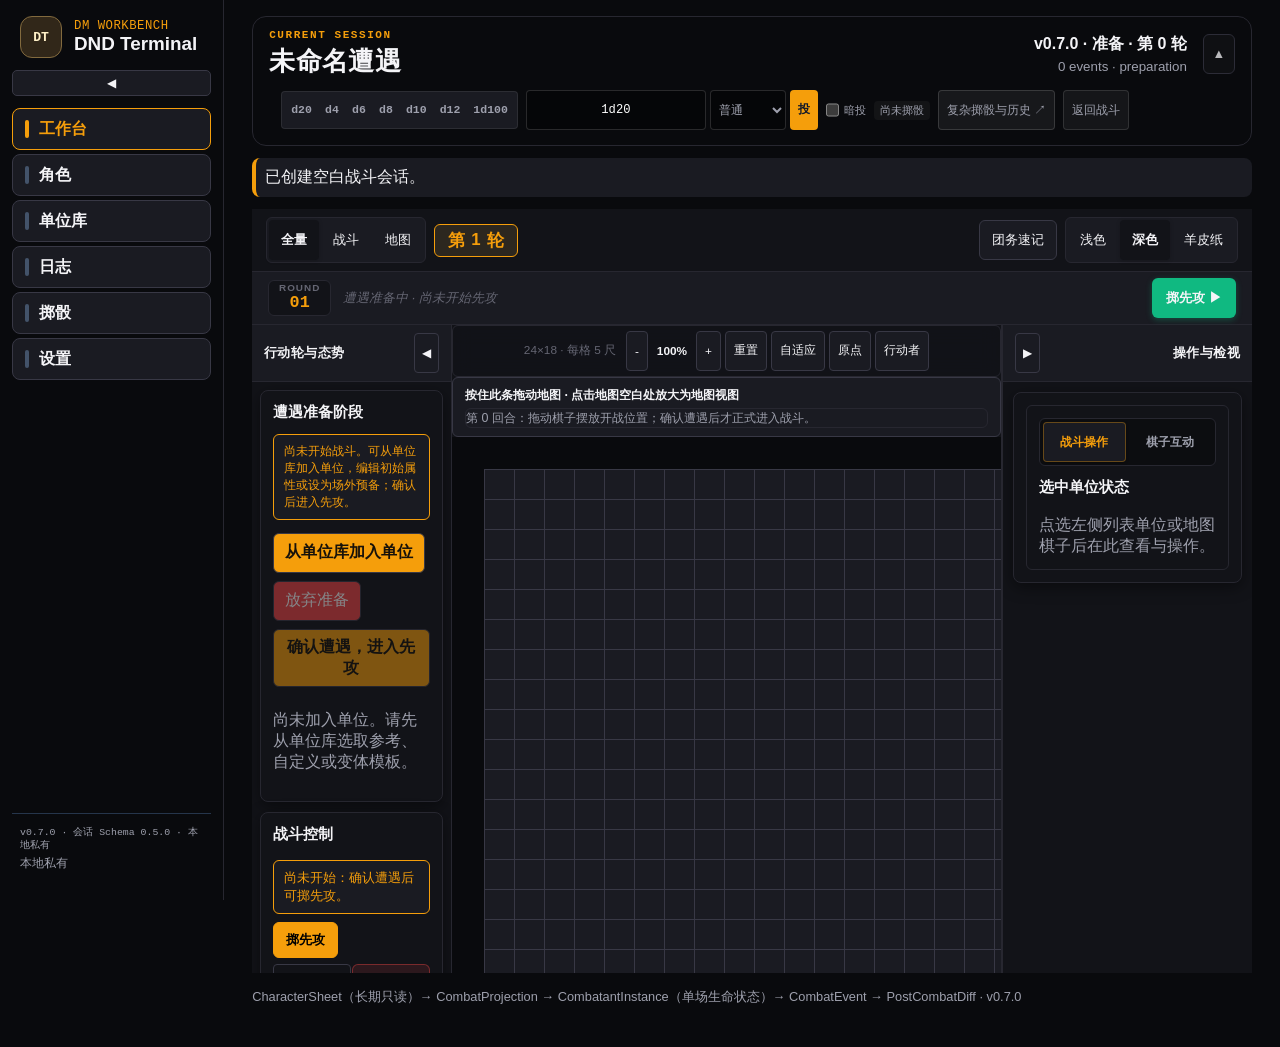
==== commit 58ebd929: "feat(ux): finalize unified workbench candidate" ====
--- a/index.html
+++ b/index.html
@@ -5,11 +5,12 @@
     <meta name="viewport" content="width=device-width, initial-scale=1.0" />
     <title>DND Terminal v0.7.0 — DM Workbench</title>
     <link rel="stylesheet" href="src/styles.css?v=20260907-exp-ux-gemini-001-1" />
+    <link rel="stylesheet" href="src/workbench-foundation.css?v=20260908-ux-recovery-2" />
   </head>
   <body>
     <main id="app" aria-live="polite"></main>
     <input id="import-file" type="file" accept="application/json" hidden />
     <input id="character-import-file" type="file" accept=".xlsx,application/vnd.openxmlformats-officedocument.spreadsheetml.sheet" hidden />
-  <script type="module" src="src/app.js?v=20260907-exp-ux-gemini-001-1"></script>
+  <script type="module" src="src/app.js?v=20260908-ux-recovery-2"></script>
   </body>
 </html>
--- a/src/styles.css
+++ b/src/styles.css
@@ -5,26 +5,26 @@
 button,input,select,textarea { font:inherit; }
 button { cursor:pointer; color:inherit; background:#27364c; border:1px solid #435674; border-radius:6px; padding:.45rem .68rem; }
 button:hover { background:#344866; } button.primary { background:#9b5138; border-color:#d37a55; } button.danger { background:#702d3a; }
-input,select,textarea { color:#e7edf7; background:#172334; border:1px solid #465b78; border-radius:5px; padding:.38rem; max-width:100%; }
+input,select,textarea { color:var(--wb-text); background:var(--wb-surface); border:1px solid #465b78; border-radius:5px; padding:.38rem; max-width:100%; }
 textarea { min-height:70px; width:100%; }
 .shell { max-width:1600px; margin:auto; padding:16px; }
 .topbar { display:flex; gap:12px; align-items:center; flex-wrap:wrap; padding:10px 0 16px; }
-.brand { margin-right:auto; } .brand h1 { font-size:1.25rem; margin:0; } .brand small,.muted { color:#aab8cd; }
+.brand { margin-right:auto; } .brand h1 { font-size:1.25rem; margin:0; } .brand small,.muted { color:var(--wb-text); }
 .tabs { display:flex; flex-wrap:wrap; gap:5px; border-bottom:1px solid #3e4e68; padding-bottom:8px; }
 .tabs button.active { background:#c66b48; border-color:#f0a071; }
 .panel { margin-top:14px; display:grid; gap:14px; } .two { grid-template-columns:repeat(auto-fit,minmax(300px,1fr)); }
 .card { background:rgba(25,35,52,.93); border:1px solid #3a4d69; border-radius:9px; padding:14px; overflow:auto; }
 .card h2,.card h3 { margin:.1rem 0 .7rem; } .card h2 { font-size:1.08rem; }
 .row { display:flex; gap:8px; flex-wrap:wrap; align-items:center; margin:.42rem 0; } .row > label { display:grid; gap:3px; font-size:.84rem; }
-.stat { display:inline-flex; flex-direction:column; min-width:83px; padding:7px; border-radius:6px; background:#142033; } .stat b { font-size:1.08rem; }
-.combatants { display:grid; gap:9px; } .combatant { border:1px solid #3a4d69; border-left:4px solid #65748a; background:linear-gradient(135deg,#18263a,#142033); padding:10px; border-radius:8px; display:grid; gap:9px; cursor:pointer; transition:border-color .16s,box-shadow .16s,opacity .16s,filter .16s; } .combatant:hover { border-color:#7592bb; }
+.stat { display:inline-flex; flex-direction:column; min-width:83px; padding:7px; border-radius:6px; background:var(--wb-surface); } .stat b { font-size:1.08rem; }
+.combatants { display:grid; gap:9px; } .combatant { border:1px solid #3a4d69; border-left:4px solid #65748a; background:linear-gradient(135deg,var(--wb-surface),var(--wb-surface)); padding:10px; border-radius:8px; display:grid; gap:9px; cursor:pointer; transition:border-color .16s,box-shadow .16s,opacity .16s,filter .16s; } .combatant:hover { border-color:#7592bb; }
 .combatant-summary { display:flex; gap:8px; align-items:center; flex-wrap:wrap; } .combatant-actions { display:flex; gap:7px; align-items:end; flex-wrap:wrap; padding-top:8px; border-top:1px solid #31435e; } .combatant-actions button { min-width:3.8rem; }
-.compact-input { display:grid; gap:2px; font-size:.72rem; color:#bdcbe0; }.compact-input input { width:5.2rem; padding:.28rem; }
-.combatants.has-selection .combatant:not(.selected):not(.active) { opacity:.44; filter:grayscale(.82); } .combatant.selected { border-color:#dce9ff; box-shadow:0 0 0 1px #9db9e2,0 8px 18px rgba(0,0,0,.2); } .combatant.active { border-color:#ffb35c; box-shadow:0 0 0 1px #d7893a,0 0 18px rgba(255,179,92,.12); } .combatant.active.selected { box-shadow:0 0 0 2px #ffd275,0 0 18px rgba(255,179,92,.18); } .combatant.enemy { border-left-color:#cf6370; } .combatant.ally { border-left-color:#67b999; } .combatant.neutral { border-left-color:#8e9ae5; }
-.combatant.dead { opacity:.72; filter:grayscale(.9); border-color:#92727a; border-left-color:#a55c65; background:linear-gradient(135deg,#29222a,#181d28); } .combatant.transformed { opacity:.58; filter:grayscale(.9); } .death-pill { background:#713945; color:#fff0f0; }
+.compact-input { display:grid; gap:2px; font-size:.72rem; color:var(--wb-text); }.compact-input input { width:5.2rem; padding:.28rem; }
+.combatants.has-selection .combatant:not(.selected):not(.active) { opacity:1; filter:none; } .combatant.selected { border-color:var(--wb-text); box-shadow:0 0 0 1px #9db9e2,0 8px 18px rgba(0,0,0,.2); } .combatant.active { border-color:#ffb35c; box-shadow:0 0 0 1px #d7893a,0 0 18px rgba(255,179,92,.12); } .combatant.active.selected { box-shadow:0 0 0 2px #ffd275,0 0 18px rgba(255,179,92,.18); } .combatant.enemy { border-left-color:#cf6370; } .combatant.ally { border-left-color:#67b999; } .combatant.neutral { border-left-color:#8e9ae5; }
+.combatant.dead { opacity:1; filter:none; border-color:#92727a; border-left-color:#a55c65; background:linear-gradient(135deg,#29222a,#181d28); } .combatant.transformed { opacity:1; filter:none; } .death-pill { background:var(--label-paper,#eee9df); color:var(--label-danger,#862f35); border:1px solid currentColor; }
 .combatant .name { min-width:145px; font-weight:700; } .pill { font-size:.75rem; padding:2px 6px; border-radius:99px; background:#344764; }
 .map-layout { display:grid; grid-template-columns:minmax(420px,1fr) minmax(260px,330px); gap:14px; } .map-wrap { overflow:auto; max-height:78vh; }
-.grid { --cell-size:30px; display:grid; width:max-content; max-width:100%; background:#0d1420; border:1px solid #536983; touch-action:none; }
+.grid { --cell-size:30px; display:grid; width:max-content; max-width:100%; background:var(--wb-surface); border:1px solid #536983; touch-action:none; }
 .grid.fit { --cell-size:max(12px,min(30px,calc((100vw - 58px) / var(--grid-cols)))); } .grid.tactical { --cell-size:30px; }
 .cell { width:var(--cell-size); height:var(--cell-size); border-right:1px solid #28364c; border-bottom:1px solid #28364c; position:relative; }
 .cell.covered { background:rgba(247,141,64,.35); } .cell.preview { outline:2px solid #f8cb75; z-index:1; } .cell.move-preview { background:rgba(108,191,166,.42); outline:2px solid #8af0c7; z-index:2; } .cell.move-pending { background:rgba(242,187,97,.35); outline-color:#f2bb61; } .token { position:absolute; inset:1px; border-radius:4px; display:grid; place-items:center; text-align:center; overflow:hidden; font-size:clamp(.42rem,1.3vw,.68rem); line-height:1; font-weight:bold; color:#071018; border:1px solid #e6eefb; user-select:none; -webkit-user-select:none; z-index:3; touch-action:none; cursor:grab; }
@@ -36,29 +36,29 @@
 .log { display:grid; gap:7px; max-height:65vh; overflow:auto; } .event { font-size:.86rem; padding:8px; background:#142034; border-left:3px solid #5877a0; border-radius:4px; } .event small { color:#a7b6cb; }
 .table { width:100%; border-collapse:collapse; font-size:.86rem; } .table th,.table td { text-align:left; padding:7px; border-bottom:1px solid #34465f; vertical-align:top; }
 .notice { padding:9px; border-radius:6px; background:#263650; border-left:4px solid #79a7dc; } .notice.warn { border-left-color:#f2bb61; } .notice.error { border-left-color:#e76b74; }
-.map-mode button.active { background:#c66b48; border-color:#f0a071; }.map-inspector { margin-top:10px; padding:10px; border:1px solid #3a4d69; border-radius:7px; background:#142033; display:grid; gap:6px; }.map-inspector small,.effect-card small { color:#aab8cd; }.effect-list { display:grid; gap:5px; }.effect-card { display:grid; gap:2px; padding:6px; border-radius:5px; background:#20304a; }.effect-card.legacy { border-left:3px solid #f2bb61; }.effect-compact { color:#bdcbe0; font-size:.78rem; }
+.map-mode button.active { background:#c66b48; border-color:#f0a071; }.map-inspector { margin-top:10px; padding:10px; border:1px solid #3a4d69; border-radius:7px; background:var(--wb-surface); display:grid; gap:6px; }.map-inspector small,.effect-card small { color:var(--wb-text); }.effect-list { display:grid; gap:5px; }.effect-card { display:grid; gap:2px; padding:6px; border-radius:5px; background:#20304a; }.effect-card.legacy { border-left:3px solid #f2bb61; }.effect-compact { color:var(--wb-text); font-size:.78rem; }
 .facing-controls { padding-top:7px; border-top:1px solid #34465f; }.facing-controls h4 { margin:.1rem 0 .35rem; }.facing-controls button.active { background:#c66b48; border-color:#ffd275; }
-.reference-section { margin-top:14px; padding-top:10px; border-top:1px solid #34465f; }.reference-section h3 small { color:#aab8cd; font-weight:400; }.reference-action { position:relative; display:inline-flex; }.reference-action button.active { background:#c66b48; border-color:#f0a071; }.reference-hover { display:none; position:absolute; z-index:10; left:0; top:calc(100% + 6px); width:min(430px,75vw); padding:9px; border:1px solid #607899; border-radius:6px; background:#0d1420; color:#e7edf7; font-size:.8rem; line-height:1.45; white-space:pre-line; box-shadow:0 8px 18px rgba(0,0,0,.45); }.reference-action:hover .reference-hover,.reference-action:focus-within .reference-hover { display:block; }.action-detail { margin-top:8px; padding:10px; border-left:4px solid #79a7dc; border-radius:6px; background:#16253a; }.action-detail p { margin:.45rem 0; white-space:normal; line-height:1.55; }.action-detail small { color:#aab8cd; }
+.reference-section { margin-top:14px; padding-top:10px; border-top:1px solid #34465f; }.reference-section h3 small { color:var(--wb-text); font-weight:400; }.reference-action { position:relative; display:inline-flex; }.reference-action button.active { background:#c66b48; border-color:#f0a071; }.reference-hover { display:none; position:absolute; z-index:10; left:0; top:calc(100% + 6px); width:min(430px,75vw); padding:9px; border:1px solid #607899; border-radius:6px; background:var(--wb-surface); color:var(--wb-text); font-size:.8rem; line-height:1.45; white-space:pre-line; box-shadow:0 8px 18px rgba(0,0,0,.45); }.reference-action:hover .reference-hover,.reference-action:focus-within .reference-hover { display:block; }.action-detail { margin-top:8px; padding:10px; border-left:4px solid #79a7dc; border-radius:6px; background:#16253a; }.action-detail p { margin:.45rem 0; white-space:normal; line-height:1.55; }.action-detail small { color:var(--wb-text); }
 .reference-options { margin:.8rem 0; display:grid; gap:6px; }.reference-options h4 { margin:0 0 .2rem; }.reference-options details { border:1px solid #40536f; border-radius:6px; background:#101c2c; }.reference-options summary { padding:7px 9px; cursor:pointer; font-weight:700; }.reference-options details p { margin:0; padding:0 9px 9px; color:#d9e4f2; }
-.initiative-timeline { margin-top:14px; overflow:hidden; }.timeline-scroll { overflow-x:auto; padding:10px 2px 14px; }.timeline-track { display:flex; align-items:center; gap:10px; width:max-content; min-width:100%; }.timeline-node { min-width:94px; display:grid; gap:3px; text-align:center; transition:transform .15s,opacity .15s; }.timeline-node small { color:#d6e1ef; }.timeline-node.done { opacity:.42; filter:grayscale(1); }.timeline-node.current { transform:scale(1.17); background:#c66b48; border-color:#ffd275; box-shadow:0 0 0 2px #ffd275; z-index:2; }.timeline-node.upcoming { background:#27364c; }.tie-resolver { margin-top:14px; }.tie-group { margin:10px 0; padding:9px; border:1px solid #40536f; border-radius:7px; background:#142033; }.tie-group h3,.tie-group p { margin:.15rem 0; }.tie-item { padding:4px 0; }.reference-group h4 { margin:.6rem 0 .25rem; }.legendary-use { background:#5d3c83; border-color:#9e7bc8; }
-.hidden { display:none!important; } .footer { color:#99a9c0; font-size:.8rem; padding:16px 0; }
-.template-editor { display:grid; grid-template-columns:minmax(0,2fr) minmax(220px,1fr); gap:14px; align-items:start; }.template-form { display:grid; gap:9px; }.template-preview { position:sticky; top:10px; padding:12px; border:1px solid #40536f; border-radius:8px; background:#142033; }.template-preview h2,.template-preview h3 { margin:.1rem 0 .45rem; }.template-preview ul { margin:.25rem 0 .8rem; padding-left:1.25rem; display:grid; gap:5px; }.color-swatch { display:inline-block; width:.9rem; height:.9rem; border:1px solid #dce9ff; border-radius:50%; vertical-align:-.08rem; margin-right:.35rem; }.resource-purpose { display:block; flex-basis:100%; color:#bdcbe0; line-height:1.4; }
+.initiative-timeline { margin-top:14px; overflow:hidden; }.timeline-scroll { overflow-x:auto; padding:10px 2px 14px; }.timeline-track { display:flex; align-items:center; gap:10px; width:max-content; min-width:100%; }.timeline-node { min-width:94px; display:grid; gap:3px; text-align:center; transition:transform .15s,opacity .15s; }.timeline-node small { color:var(--wb-text); }.timeline-node.done { opacity:.42; filter:grayscale(1); }.timeline-node.current { transform:scale(1.17); background:#c66b48; border-color:#ffd275; box-shadow:0 0 0 2px #ffd275; z-index:2; }.timeline-node.upcoming { background:#27364c; }.tie-resolver { margin-top:14px; }.tie-group { margin:10px 0; padding:9px; border:1px solid #40536f; border-radius:7px; background:var(--wb-surface); }.tie-group h3,.tie-group p { margin:.15rem 0; }.tie-item { padding:4px 0; }.reference-group h4 { margin:.6rem 0 .25rem; }.legendary-use { background:#5d3c83; border-color:#9e7bc8; }
+.hidden { display:none!important; } .footer { color:var(--wb-muted); font-size:.8rem; padding:16px 0; }
+.template-editor { display:grid; grid-template-columns:minmax(0,2fr) minmax(220px,1fr); gap:14px; align-items:start; }.template-form { display:grid; gap:9px; }.template-preview { position:sticky; top:10px; padding:12px; border:1px solid #40536f; border-radius:8px; background:var(--wb-surface); }.template-preview h2,.template-preview h3 { margin:.1rem 0 .45rem; }.template-preview ul { margin:.25rem 0 .8rem; padding-left:1.25rem; display:grid; gap:5px; }.color-swatch { display:inline-block; width:.9rem; height:.9rem; border:1px solid var(--wb-text); border-radius:50%; vertical-align:-.08rem; margin-right:.35rem; }.resource-purpose { display:block; flex-basis:100%; color:var(--wb-text); line-height:1.4; }
 @media (max-width:760px) { .template-editor { grid-template-columns:1fr; }.template-preview { position:static; } }
 .template-form { display:grid; gap:10px; } .template-form > label { display:grid; gap:4px; font-size:.84rem; } .archived { opacity:.58; filter:grayscale(.7); }
-.entry-placement-item { margin:.55rem 0; padding:.6rem; border:1px solid #40536f; border-radius:7px; background:#142033; }.entry-placement-list { display:flex; gap:6px; flex-wrap:wrap; margin:.5rem 0; }
-.death-controls { margin:.8rem 0; padding:.75rem; border:1px solid #79515a; border-radius:7px; background:#2b2028; }.death-controls h3 { margin:.1rem 0 .35rem; }.death-resolution { margin-top:14px; border-color:#79515a; }.death-help { margin:.65rem 0 0; padding:.65rem .75rem; border-left:3px solid #79a7dc; border-radius:5px; background:#142033; color:#d9e7ff; line-height:1.45; }
-.spell-ruling-workspace { display:grid; gap:10px; margin:.8rem 0; padding:11px; border:1px solid #4d6386; border-radius:9px; background:linear-gradient(145deg,#17263d,#111c2c); }.spell-ruling-select { display:flex; justify-content:space-between; gap:10px; align-items:end; flex-wrap:wrap; }.spell-ruling-select label { display:grid; gap:4px; min-width:min(100%,270px); font-size:.84rem; }.spell-ruling-select small,.spell-brief small,.spell-ruling-card small { color:#afc0d8; }.spell-brief { padding:11px; border-left:4px solid #d9ac61; border-radius:7px; background:#142033; }.spell-brief > div { display:flex; gap:8px; align-items:baseline; flex-wrap:wrap; }.spell-brief b { font-size:1rem; }.spell-brief span { color:#f1d18d; font-size:.8rem; }.spell-brief p { margin:.4rem 0; line-height:1.45; }.spell-brief details { margin-top:8px; font-size:.8rem; }.spell-brief details p { color:#c6d3e5; }.spell-ruling-list { display:grid; gap:7px; }.spell-ruling-list h5,.spell-ruling-preview h5 { margin:0; color:#f1d18d; }.spell-ruling-card { display:grid; gap:7px; padding:10px; border:1px solid #40536f; border-radius:8px; background:#132137; }.spell-ruling-card.complete { border-left:3px solid #79a7dc; }.spell-ruling-card > div:first-child { display:flex; justify-content:space-between; gap:8px; align-items:baseline; flex-wrap:wrap; }.ruling-mode-group { display:flex; gap:5px; flex-wrap:wrap; }.ruling-mode-group button { padding:.32rem .55rem; font-size:.78rem; background:#1d2e49; }.ruling-mode-group button.active { background:#c66b48; border-color:#f0a071; color:#fff7ec; }.ruling-override { display:grid; gap:4px; font-size:.8rem; }.spell-ruling-preview { position:sticky; bottom:8px; display:grid; gap:5px; padding:10px; border:1px solid #5877a0; border-radius:8px; background:#101b2b; box-shadow:0 6px 16px rgba(0,0,0,.2); }.spell-ruling-preview p,.spell-ruling-preview ul { margin:0; padding-left:1.2rem; font-size:.82rem; line-height:1.5; }.spell-ruling-preview p { padding-left:0; color:#b9c8db; }
-.post-combat-diff { margin:.8rem 0; padding:.75rem; border:1px solid #40536f; border-radius:7px; background:#142033; }.post-combat-diff h3 { margin:0; }.diff-entry { display:grid; grid-template-columns:auto minmax(8rem,1fr) auto auto; gap:.55rem; align-items:center; margin:.45rem 0; padding:.5rem; border-radius:5px; background:#1d2c43; }.diff-entry small { color:#aab8cd; }
-.diff-entry label { display:grid; gap:3px; min-width:8rem; }.diff-entry .field-error { border-color:#f06e78!important; box-shadow:0 0 0 2px rgba(240,110,120,.22); background:#3a202b; }.field-error-message { color:#ff9da4; min-height:1.2em; grid-column:1/-1; }.linked-editor { display:grid; gap:10px; margin-top:8px; }.linked-editor-row { display:grid; gap:8px; padding:10px; border:1px solid #40536f; border-radius:8px; background:#142033; }.linked-editor-row > label { display:grid; gap:4px; }.linked-encounter-actions { display:grid; gap:10px; margin-top:12px; padding-top:12px; border-top:1px solid #39476d; }.linked-card { gap:8px; }.linked-card select { width:100%; }.mastery-panel { border-left:3px solid #d9ac61; padding-left:9px; }.mastery-effect { border-left:3px solid #d9ac61; }
+.entry-placement-item { margin:.55rem 0; padding:.6rem; border:1px solid #40536f; border-radius:7px; background:var(--wb-surface); }.entry-placement-list { display:flex; gap:6px; flex-wrap:wrap; margin:.5rem 0; }
+.death-controls { margin:.8rem 0; padding:.75rem; border:1px solid #79515a; border-radius:7px; background:#2b2028; }.death-controls h3 { margin:.1rem 0 .35rem; }.death-resolution { margin-top:14px; border-color:#79515a; }.death-help { margin:.65rem 0 0; padding:.65rem .75rem; border-left:3px solid #79a7dc; border-radius:5px; background:var(--wb-surface); color:#d9e7ff; line-height:1.45; }
+.spell-ruling-workspace { display:grid; gap:10px; margin:.8rem 0; padding:11px; border:1px solid #4d6386; border-radius:9px; background:linear-gradient(145deg,#17263d,#111c2c); }.spell-ruling-select { display:flex; justify-content:space-between; gap:10px; align-items:end; flex-wrap:wrap; }.spell-ruling-select label { display:grid; gap:4px; min-width:min(100%,270px); font-size:.84rem; }.spell-ruling-select small,.spell-brief small,.spell-ruling-card small { color:#afc0d8; }.spell-brief { padding:11px; border-left:4px solid #d9ac61; border-radius:7px; background:var(--wb-surface); }.spell-brief > div { display:flex; gap:8px; align-items:baseline; flex-wrap:wrap; }.spell-brief b { font-size:1rem; }.spell-brief span { color:#f1d18d; font-size:.8rem; }.spell-brief p { margin:.4rem 0; line-height:1.45; }.spell-brief details { margin-top:8px; font-size:.8rem; }.spell-brief details p { color:#c6d3e5; }.spell-ruling-list { display:grid; gap:7px; }.spell-ruling-list h5,.spell-ruling-preview h5 { margin:0; color:#f1d18d; }.spell-ruling-card { display:grid; gap:7px; padding:10px; border:1px solid #40536f; border-radius:8px; background:#132137; }.spell-ruling-card.complete { border-left:3px solid #79a7dc; }.spell-ruling-card > div:first-child { display:flex; justify-content:space-between; gap:8px; align-items:baseline; flex-wrap:wrap; }.ruling-mode-group { display:flex; gap:5px; flex-wrap:wrap; }.ruling-mode-group button { padding:.32rem .55rem; font-size:.78rem; background:#1d2e49; }.ruling-mode-group button.active { background:#c66b48; border-color:#f0a071; color:#fff7ec; }.ruling-override { display:grid; gap:4px; font-size:.8rem; }.spell-ruling-preview { position:sticky; bottom:8px; display:grid; gap:5px; padding:10px; border:1px solid #5877a0; border-radius:8px; background:#101b2b; box-shadow:0 6px 16px rgba(0,0,0,.2); }.spell-ruling-preview p,.spell-ruling-preview ul { margin:0; padding-left:1.2rem; font-size:.82rem; line-height:1.5; }.spell-ruling-preview p { padding-left:0; color:#b9c8db; }
+.post-combat-diff { margin:.8rem 0; padding:.75rem; border:1px solid #40536f; border-radius:7px; background:var(--wb-surface); }.post-combat-diff h3 { margin:0; }.diff-entry { display:grid; grid-template-columns:auto minmax(8rem,1fr) auto auto; gap:.55rem; align-items:center; margin:.45rem 0; padding:.5rem; border-radius:5px; background:var(--wb-surface); }.diff-entry small { color:var(--wb-text); }
+.diff-entry label { display:grid; gap:3px; min-width:8rem; }.diff-entry .field-error { border-color:#f06e78!important; box-shadow:0 0 0 2px rgba(240,110,120,.22); background:#3a202b; }.field-error-message { color:#ff9da4; min-height:1.2em; grid-column:1/-1; }.linked-editor { display:grid; gap:10px; margin-top:8px; }.linked-editor-row { display:grid; gap:8px; padding:10px; border:1px solid #40536f; border-radius:8px; background:var(--wb-surface); }.linked-editor-row > label { display:grid; gap:4px; }.linked-encounter-actions { display:grid; gap:10px; margin-top:12px; padding-top:12px; border-top:1px solid #39476d; }.linked-card { gap:8px; }.linked-card select { width:100%; }.mastery-panel { border-left:3px solid #d9ac61; padding-left:9px; }.mastery-effect { border-left:3px solid #d9ac61; }
 @media (max-width:760px) { .shell { padding:10px; } .map-layout { grid-template-columns:1fr; } .map-wrap { max-height:none; } .grid.fit { --cell-size:max(12px,min(28px,calc((100vw - 48px) / var(--grid-cols)))); } .grid.tactical { --cell-size:27px; } .topbar { align-items:flex-start; } .combatant .name { min-width:110px; } .combatant-actions { align-items:stretch; } }
 @media (max-width:760px) { .diff-entry { grid-template-columns:auto 1fr; }.diff-entry b,.diff-entry small { grid-column:2; } }
 .character-panel-grid { display:grid; grid-template-columns:repeat(12,minmax(0,1fr)); gap:14px; align-items:start; }
 .character-sidebar { position:static; max-height:none; }
 .character-list { display:grid; gap:8px; margin:.8rem 0; }
-.character-list-item { padding:8px; border:1px solid #40536f; border-radius:7px; background:#142033; }
+.character-list-item { padding:8px; border:1px solid #40536f; border-radius:7px; background:var(--wb-surface); }
 .character-list-item.selected { border-color:#d7893a; box-shadow:0 0 0 1px #d7893a; }
 .character-select { width:100%; display:grid; gap:3px; text-align:left; background:transparent; border:0; padding:3px; }
-.character-select small { color:#aab8cd; }
+.character-select small { color:var(--wb-text); }
 .character-main { min-width:0; }
 .character-detail { display:grid; gap:14px; }
 .character-detail-header,.character-region { background:rgba(25,35,52,.93); border:1px solid #3a4d69; border-radius:9px; padding:14px; }
@@ -66,18 +66,18 @@
 .character-detail-header h2 { margin:.2rem 0; font-size:1.65rem; }
 .eyebrow { color:#f0a071; font-size:.77rem; letter-spacing:.04em; text-transform:uppercase; }
 .detail-nav { position:sticky; top:8px; z-index:6; display:flex; gap:6px; flex-wrap:wrap; padding:8px; border:1px solid #40536f; border-radius:8px; background:#101c2c; }
-.detail-nav a,.detail-nav span { color:#dce9ff; text-decoration:none; font-size:.78rem; padding:5px 7px; border-radius:5px; background:#27364c; }
+.detail-nav a,.detail-nav span { color:var(--wb-text); text-decoration:none; font-size:.78rem; padding:5px 7px; border-radius:5px; background:#27364c; }
 .character-region { scroll-margin-top:72px; }
 .character-region h3 { margin:.05rem 0 .7rem; }
 .quickbar,.ability-grid,.info-grid,.audit-grid { display:grid; gap:8px; grid-template-columns:repeat(auto-fit,minmax(130px,1fr)); }
-.ability { display:grid; place-items:center; padding:9px; border-radius:7px; background:#142033; }
-.ability b { font-size:1.35rem; }.ability small { color:#aab8cd; text-align:center; }
-.info-item { display:grid; gap:5px; min-width:0; padding:10px; border:1px solid #40536f; border-radius:7px; background:#142033; }
-.info-item p { margin:.2rem 0; }.info-item small { color:#aab8cd; }
+.ability { display:grid; place-items:center; padding:9px; border-radius:7px; background:var(--wb-surface); }
+.ability b { font-size:1.35rem; }.ability small { color:var(--wb-text); text-align:center; }
+.info-item { display:grid; gap:5px; min-width:0; padding:10px; border:1px solid #40536f; border-radius:7px; background:var(--wb-surface); }
+.info-item p { margin:.2rem 0; }.info-item small { color:var(--wb-text); }
 .audit { border:1px solid #40536f; border-radius:7px; background:#101c2c; }
-.audit summary { cursor:pointer; padding:9px; font-weight:700; }.audit dl { display:grid; grid-template-columns:90px 1fr; gap:5px; padding:0 9px 9px; font-size:.78rem; }.audit dt { color:#aab8cd; }.audit dd { margin:0; overflow-wrap:anywhere; }
+.audit summary { cursor:pointer; padding:9px; font-weight:700; }.audit dl { display:grid; grid-template-columns:90px 1fr; gap:5px; padding:0 9px 9px; font-size:.78rem; }.audit dt { color:var(--wb-text); }.audit dd { margin:0; overflow-wrap:anywhere; }
 .character-form { display:grid; gap:12px; }.character-form fieldset { border:1px solid #40536f; border-radius:8px; padding:11px; }.character-form legend { color:#f0a071; padding:0 5px; font-weight:700; }.character-form label { display:grid; gap:4px; font-size:.82rem; }.form-grid { display:grid; gap:8px; grid-template-columns:repeat(auto-fit,minmax(145px,1fr)); }.character-form textarea { min-height:82px; }
-.revision-history { display:grid; gap:7px; }.revision-history details { border:1px solid #40536f; border-radius:7px; padding:8px; background:#142033; }.revision-history summary { cursor:pointer; font-weight:700; }.revision-diff { display:grid; gap:5px; padding-left:1.2rem; font-size:.78rem; }.revision-diff code { color:#f0a071; overflow-wrap:anywhere; }
+.revision-history { display:grid; gap:7px; }.revision-history details { border:1px solid #40536f; border-radius:7px; padding:8px; background:var(--wb-surface); }.revision-history summary { cursor:pointer; font-weight:700; }.revision-diff { display:grid; gap:5px; padding-left:1.2rem; font-size:.78rem; }.revision-diff code { color:#f0a071; overflow-wrap:anywhere; }
 .legacy-characters { margin-top:1rem; border-top:1px solid #40536f; padding-top:.8rem; }.legacy-characters summary { cursor:pointer; }
 @media (max-width:900px) { .character-panel-grid { grid-template-columns:1fr; }.detail-nav { position:static; } }
 
@@ -90,13 +90,13 @@
 .character-title { min-width:220px; flex:1; z-index:1; }.character-title h2 { margin:.18rem 0; font-size:clamp(1.55rem,3vw,2.2rem); }.character-hero-actions { z-index:1; }
 .character-detail-modern .eyebrow { color:#e9c476; }.character-detail-modern button.primary { background:#a56642; border-color:#ebbe78; }.character-detail-modern .pill { background:#30375b; color:#e5e9fb; }
 .character-detail-tabs { display:flex; gap:5px; flex-wrap:wrap; padding:7px; border:1px solid #303b62; border-radius:9px; background:#10172c; }
-.character-detail-tabs button { border-color:transparent; background:transparent; color:#aeb9d5; font-size:.82rem; padding:.45rem .65rem; }.character-detail-tabs button:hover { background:#222d4e; color:#fff; }.character-detail-tabs button.active { color:#fff3d1; border-color:#a77c43; background:linear-gradient(135deg,#60462e,#423044); box-shadow:inset 0 0 0 1px rgba(246,211,146,.1); }
+.character-detail-tabs button { border-color:transparent; background:transparent; color:var(--wb-text); font-size:.82rem; padding:.45rem .65rem; }.character-detail-tabs button:hover { background:#222d4e; color:#fff; }.character-detail-tabs button.active { color:#fff3d1; border-color:#a77c43; background:linear-gradient(135deg,#60462e,#423044); box-shadow:inset 0 0 0 1px rgba(246,211,146,.1); }
 .character-region-modern { min-height:390px; }.region-heading { display:flex; justify-content:space-between; gap:10px; align-items:flex-start; margin-bottom:14px; }.region-heading h3 { margin:.12rem 0 0; font-size:1.18rem; }
-.character-quick-grid { display:grid; grid-template-columns:repeat(3,minmax(0,1fr)); gap:8px; margin:.45rem 0 12px; }.character-quick-grid article { display:grid; gap:2px; min-height:83px; padding:11px; border:1px solid #39466e; border-radius:8px; background:linear-gradient(145deg,#1b2746,#151f39); }.character-quick-grid span,.character-quick-grid small,.character-fact-card small,.source-summary small { color:#aeb9d5; }.character-quick-grid b { color:#f8e0a7; font-size:1.25rem; }.character-quick-grid small { font-size:.72rem; }
-.modern-ability-grid { grid-template-columns:repeat(6,minmax(0,1fr)); }.modern-ability-grid .ability { padding:8px 4px; border:1px solid #313e64; background:#151e38; }.modern-ability-grid .ability b { color:#f4d998; }
-.character-card-grid { display:grid; gap:9px; grid-template-columns:repeat(auto-fit,minmax(205px,1fr)); }.character-fact-card { display:grid; align-content:start; gap:7px; min-width:0; padding:11px; border:1px solid #344266; border-radius:8px; background:linear-gradient(145deg,#17213c,#121b32); }.character-fact-card p { margin:0; color:#d4dcef; white-space:pre-wrap; line-height:1.48; }.card-heading { display:flex; gap:6px; align-items:flex-start; flex-wrap:wrap; }.card-heading b { margin-right:auto; }.pill-row { display:flex; gap:4px; flex-wrap:wrap; }.character-fact-card details { font-size:.77rem; color:#bbc6dd; }.character-fact-card details p { margin:.5rem 0 0; color:#aeb9d5; overflow-wrap:anywhere; }
+.character-quick-grid { display:grid; grid-template-columns:repeat(3,minmax(0,1fr)); gap:8px; margin:.45rem 0 12px; }.character-quick-grid article { display:grid; gap:2px; min-height:83px; padding:11px; border:1px solid #39466e; border-radius:8px; background:linear-gradient(145deg,var(--wb-surface),var(--wb-surface)); }.character-quick-grid span,.character-quick-grid small,.character-fact-card small,.source-summary small { color:var(--wb-text); }.character-quick-grid b { color:var(--wb-text); font-size:1.25rem; }.character-quick-grid small { font-size:.72rem; }
+.modern-ability-grid { grid-template-columns:repeat(6,minmax(0,1fr)); }.modern-ability-grid .ability { padding:8px 4px; border:1px solid #313e64; background:var(--wb-surface); }.modern-ability-grid .ability b { color:#f4d998; }
+.character-card-grid { display:grid; gap:9px; grid-template-columns:repeat(auto-fit,minmax(205px,1fr)); }.character-fact-card { display:grid; align-content:start; gap:7px; min-width:0; padding:11px; border:1px solid #344266; border-radius:8px; background:linear-gradient(145deg,var(--wb-surface),var(--wb-surface)); }.character-fact-card p { margin:0; color:var(--wb-text); white-space:pre-wrap; line-height:1.48; }.card-heading { display:flex; gap:6px; align-items:flex-start; flex-wrap:wrap; }.card-heading b { margin-right:auto; }.pill-row { display:flex; gap:4px; flex-wrap:wrap; }.character-fact-card details { font-size:.77rem; color:var(--wb-text); }.character-fact-card details p { margin:.5rem 0 0; color:var(--wb-text); overflow-wrap:anywhere; }
 .fact-group,.equipment-group { margin-top:17px; }.fact-group h4,.equipment-group h4 { margin:.1rem 0 .55rem; color:#f0d090; font-size:.94rem; }.attack-list { display:grid; gap:8px; }.attack-card { border:1px solid #39476d; border-radius:8px; background:#141d36; overflow:hidden; }.attack-card summary { display:flex; justify-content:space-between; gap:10px; cursor:pointer; padding:11px; color:#e9edf8; }.attack-card summary span { color:#b7c2d9; font-size:.8rem; text-align:right; }.attack-facts { display:flex; gap:6px; flex-wrap:wrap; padding:0 11px 6px; color:#d5def0; font-size:.8rem; }.attack-facts span { padding:3px 6px; border-radius:99px; background:#273250; }.attack-card p { margin:0; padding:0 11px 11px; font-size:.78rem; }
-.character-table { width:100%; border-collapse:collapse; margin:0 0 12px; font-size:.86rem; }.character-table th,.character-table td { padding:8px; text-align:left; border-bottom:1px solid #334160; }.character-table th { color:#f0d090; font-weight:600; }.remaining-checks { margin-top:8px; border:1px solid #354263; border-radius:7px; background:#121b31; }.remaining-checks summary { padding:9px; cursor:pointer; color:#cbd5ea; }.remaining-checks .character-table { margin:0; }.origin-facts { display:flex; gap:12px; flex-wrap:wrap; margin:14px 0; padding:10px; border-left:3px solid #d9ac61; background:#17213a; color:#d5def0; }.character-narrative,.source-summary { padding:12px; border:1px solid #364366; border-radius:8px; background:#151e37; }.character-narrative h4 { margin:.1rem 0 .5rem; }.character-narrative p,.source-summary p { line-height:1.5; white-space:pre-wrap; }.source-summary { margin-bottom:12px; }.character-detail-modern .audit { background:#121a30; border-color:#394669; }
+.character-table { width:100%; border-collapse:collapse; margin:0 0 12px; font-size:.86rem; }.character-table th,.character-table td { padding:8px; text-align:left; border-bottom:1px solid #334160; }.character-table th { color:#f0d090; font-weight:600; }.remaining-checks { margin-top:8px; border:1px solid #354263; border-radius:7px; background:var(--wb-surface); }.remaining-checks summary { padding:9px; cursor:pointer; color:#cbd5ea; }.remaining-checks .character-table { margin:0; }.origin-facts { display:flex; gap:12px; flex-wrap:wrap; margin:14px 0; padding:10px; border-left:3px solid #d9ac61; background:#17213a; color:#d5def0; }.character-narrative,.source-summary { padding:12px; border:1px solid #364366; border-radius:8px; background:#151e37; }.character-narrative h4 { margin:.1rem 0 .5rem; }.character-narrative p,.source-summary p { line-height:1.5; white-space:pre-wrap; }.source-summary { margin-bottom:12px; }.character-detail-modern .audit { background:#121a30; border-color:#394669; }
 .mastery-configuration-list { display:grid; gap:8px; margin:.45rem 0; }
 .mastery-configuration { border-left:3px solid #d9ac61; padding:10px; }
 .mastery-configuration p,.mastery-effect p { margin:.25rem 0; line-height:1.5; }
@@ -106,10 +106,10 @@
 .mastery-rest-editor fieldset { display:grid; gap:10px; border:1px solid #6d5837; border-radius:8px; padding:11px; }
 .mastery-rest-editor legend { color:#f0d090; font-weight:700; }
 .mastery-choice-list { display:grid; gap:7px; }
-.mastery-choice { display:flex!important; grid-template-columns:none!important; align-items:flex-start; gap:9px!important; padding:9px; border:1px solid #39476d; border-radius:7px; background:#121b31; }
+.mastery-choice { display:flex!important; grid-template-columns:none!important; align-items:flex-start; gap:9px!important; padding:9px; border:1px solid #39476d; border-radius:7px; background:var(--wb-surface); }
 .mastery-choice input { margin-top:.2rem; }
 .mastery-choice span { display:grid; gap:4px; }
-.mastery-choice small { color:#aeb9d5; line-height:1.4; }
+.mastery-choice small { color:var(--wb-text); line-height:1.4; }
 @media (max-width:900px) { .modern-ability-grid { grid-template-columns:repeat(3,minmax(0,1fr)); }.character-quick-grid { grid-template-columns:repeat(3,minmax(0,1fr)); }.character-detail-tabs { position:sticky; top:6px; z-index:6; } }
 @media (max-width:620px) { .character-hero { align-items:flex-start; }.character-avatar { width:48px; height:48px; flex-basis:48px; }.character-hero-actions { width:100%; }.character-quick-grid { grid-template-columns:repeat(2,minmax(0,1fr)); }.modern-ability-grid { grid-template-columns:repeat(3,minmax(0,1fr)); }.character-detail-tabs { overflow-x:auto; flex-wrap:nowrap; }.character-detail-tabs button { white-space:nowrap; }.attack-card summary { display:grid; }.attack-card summary span { text-align:left; } }
 
@@ -126,9 +126,15 @@
 .workbench-nav button:focus-visible,.layout-controls :focus-visible { outline:3px solid var(--wb-focus); outline-offset:2px; }
 .workspace { display:grid; gap:10px; }.workspace-status { display:flex; flex-wrap:wrap; gap:6px; min-height:30px; align-items:center; color:var(--wb-muted); font-size:.78rem; }.workspace-status span { padding:4px 8px; border:1px solid var(--wb-border); border-radius:999px; background:rgba(17,27,46,.76); }.workspace-status .status-blocker { color:#ffe3e5; border-color:#824b56; background:#37202a; }
 .workspace-kicker { justify-self:start; color:var(--wb-muted); font-size:var(--wb-text-xs); line-height:1; opacity:.72; }.workspace-kicker span { font-weight:650; letter-spacing:.04em; }
-.layout-controls { border:1px solid var(--wb-border); border-radius:8px; background:rgba(17,27,46,.82); }.layout-controls summary { cursor:pointer; padding:9px 11px; color:var(--wb-muted); font-size:.82rem; }.layout-controls-body { display:grid; gap:8px; padding:0 11px 11px; }.layout-controls-body > label,.layout-panel-control { display:flex; align-items:center; gap:8px; flex-wrap:wrap; }.layout-panel-control { padding:7px; border-radius:6px; background:#0e1728; }.layout-panel-control b { min-width:130px; color:var(--wb-gold-strong); font:700 .72rem ui-monospace,SFMono-Regular,Menlo,monospace; }.layout-panel-control label { display:flex; align-items:center; gap:4px; font-size:.8rem; }
+.layout-controls { border:1px solid var(--wb-border); border-radius:8px; background:rgba(17,27,46,.82); }.layout-controls summary { cursor:pointer; padding:9px 11px; color:var(--wb-muted); font-size:.82rem; }.layout-controls-body { display:grid; gap:8px; padding:0 11px 11px; }.layout-controls-body > label,.layout-panel-control { display:flex; align-items:center; gap:8px; flex-wrap:wrap; }.layout-panel-control { padding:7px; border-radius:6px; background:var(--wb-surface); }.layout-panel-control b { min-width:130px; color:var(--wb-gold-strong); font:700 .72rem ui-monospace,SFMono-Regular,Menlo,monospace; }.layout-panel-control label { display:flex; align-items:center; gap:4px; font-size:.8rem; }
 .workspace-content > .panel,.workspace-content > .character-panel-grid { margin-top:0; }.workspace[data-workspace-density="compact"] .card { padding:9px; border-radius:7px; }.workspace[data-workspace-density="compact"] .row { gap:5px; }.workspace[data-workspace-density="compact"] .combatant { padding:6px; }.workspace[data-workspace-density="compact"] .table th,.workspace[data-workspace-density="compact"] .table td { padding:5px; }.workspace[data-workspace-density="compact"] small,.workspace[data-workspace-density="compact"] .muted { font-size:.73rem; }
-.workbench-shell .card,.workbench-shell .character-detail-header,.workbench-shell .character-region { border-color:var(--wb-border); border-radius:var(--wb-radius); background:linear-gradient(145deg,rgba(23,36,58,.97),rgba(14,23,40,.97)); box-shadow:0 8px 24px rgba(0,0,0,.12); }.workbench-shell .panel { gap:12px; }.workbench-shell .combatant { border-color:#334d70; border-radius:8px; background:#101b2e; }.workbench-shell .combatant.active { border-color:var(--wb-gold); box-shadow:inset 3px 0 0 var(--wb-gold),0 0 0 1px rgba(215,173,99,.18); }.workbench-shell .combatant.selected { outline:2px solid var(--wb-blue); outline-offset:1px; }.workbench-shell .notice { border-radius:8px; background:#172943; }.workbench-shell .notice.warn { background:#30291e; }.workbench-shell .notice.error { background:#34212a; }
+.workbench-shell .card,.workbench-shell .character-detail-header,.workbench-shell .character-region { border-color:var(--wb-border); border-radius:var(--wb-radius); background:linear-gradient(145deg,rgba(23,36,58,.97),rgba(14,23,40,.97)); box-shadow:0 8px 24px rgba(0,0,0,.12); }.workbench-shell .panel { gap:12px; }.workbench-shell .combatant { border-color:#334d70; border-radius:8px; background:var(--wb-surface); }.workbench-shell .combatant.active { border-color:var(--wb-gold); box-shadow:inset 3px 0 0 var(--wb-gold),0 0 0 1px rgba(215,173,99,.18); }.workbench-shell .combatant.selected { outline:2px solid var(--wb-blue); outline-offset:1px; }.workbench-shell .notice { border-radius:8px; background:#172943; }.workbench-shell .notice.warn { background:#30291e; }.workbench-shell .notice.error { background:#34212a; }
+html[data-theme="light"] .workbench-shell .notice { background:#f1f5f9; color:#0f172a; }
+html[data-theme="light"] .workbench-shell .notice.warn { background:#fefce8; color:#0f172a; }
+html[data-theme="light"] .workbench-shell .notice.error { background:#fef2f2; color:#0f172a; }
+html[data-theme="parchment"] .workbench-shell .notice { background:#f3eedf; color:#2d1a0e; }
+html[data-theme="parchment"] .workbench-shell .notice.warn { background:#fdf6e6; color:#2d1a0e; }
+html[data-theme="parchment"] .workbench-shell .notice.error { background:#fcedeb; color:#2d1a0e; }
 .workspace-map .map-layout { grid-template-columns:minmax(0,1fr) minmax(250px,340px); }.workspace-map [data-panel-width="narrow"] { max-width:270px; }.workspace-map [data-panel-width="full"] { max-width:none; }.workspace-characters [data-panel-width="narrow"] { max-width:280px; }.workspace-characters [data-panel-width="full"] { max-width:none; }
 .workbench-shell [hidden] { display:none!important; }
 @media (max-width:900px) { .workbench-session { justify-items:start; text-align:left; }.workbench-topbar { align-items:flex-start; }.workspace-map .map-layout { grid-template-columns:1fr; }.workspace-map [data-panel-width],.workspace-characters [data-panel-width] { max-width:none; } }
@@ -146,7 +152,7 @@
   --wb-speed:150ms; --wb-z-nav:30; --wb-z-dialog:60;
 }
 html { background:var(--wb-bg); }
-body { margin:0; font-family:var(--wb-font-ui); background:linear-gradient(135deg,#08101f 0,#0b1424 54%,#101a2a 100%); }
+body { margin:0; font-family:var(--wb-font-ui); background:linear-gradient(135deg,var(--wb-surface) 0,var(--wb-surface) 54%,var(--wb-surface) 100%); }
 button,input,select,textarea { font:inherit; }
 button,input,select { min-height:40px; }
 button { transition:background-color var(--wb-speed),border-color var(--wb-speed),color var(--wb-speed),transform var(--wb-speed); }
@@ -154,22 +160,44 @@
 :where(button,input,select,textarea,summary,[tabindex]):focus-visible { outline:3px solid var(--wb-focus); outline-offset:2px; box-shadow:var(--wb-shadow-focus); }
 code,pre,.eyebrow,[data-workbench-version] { font-family:var(--wb-font-mono); }
 .workbench-shell { width:100%; max-width:none; padding:0; }
-.workbench-layout { min-height:100vh; display:grid; grid-template-columns:224px minmax(0,1fr); }
-.workbench-rail { position:sticky; top:0; z-index:var(--wb-z-nav); align-self:start; height:100vh; display:grid; grid-template-rows:auto 1fr auto; gap:var(--wb-space-5); padding:var(--wb-space-5) var(--wb-space-3); border-right:1px solid #263a56; background:#09111f; }
+.workbench-layout { min-height:100vh; display:grid; grid-template-columns:224px minmax(0,1fr); transition:grid-template-columns .2s ease; }
+.workbench-layout.rail-collapsed { grid-template-columns:56px minmax(0,1fr); }
+.workbench-rail { position:sticky; top:0; z-index:var(--wb-z-nav); align-self:start; height:100vh; display:grid; grid-template-rows:auto auto 1fr auto; gap:var(--wb-space-3); padding:var(--wb-space-4) var(--wb-space-3); border-right:1px solid #263a56; background:var(--wb-surface); transition:padding .2s ease; }
+.rail-collapse-btn { display:flex; align-items:center; justify-content:center; width:100%; height:26px; min-height:26px; padding:0; background:transparent; border:1px solid #283e5c; border-radius:5px; color:var(--wb-text); font-size:.72rem; cursor:pointer; transition:all .15s ease; }
+.rail-collapse-btn:hover { background:#16243a; color:#f0cb82; border-color:#84683c; }
+.workbench-layout.rail-collapsed .workbench-rail { padding:var(--wb-space-4) 6px; gap:var(--wb-space-2); }
+.workbench-layout.rail-collapsed .rail-brand { flex-direction:column; padding:0; gap:6px; align-items:center; }
+.workbench-layout.rail-collapsed .rail-brand div { display:none; }
+.workbench-layout.rail-collapsed .workbench-nav { gap:4px; width:100%; }
+.workbench-layout.rail-collapsed .workbench-nav button { padding:8px 0; justify-content:center; min-height:38px; border-radius:6px; }
+.workbench-layout.rail-collapsed .workbench-nav button::before { display:none; }
+.workbench-layout.rail-collapsed .workbench-nav button .nav-text { display:none; }
+.workbench-layout.rail-collapsed .workbench-nav button .nav-glyph { display:inline-block; }
+.workbench-layout.rail-collapsed .rail-meta { display:none; }
 .rail-brand { display:flex; align-items:center; gap:var(--wb-space-3); padding:0 var(--wb-space-2); }
 .rail-brand p,.rail-brand b { margin:0; }.rail-brand b { font-size:var(--wb-text-lg); }
-.brand-mark { width:42px; height:42px; display:grid; place-items:center; border:1px solid #826a3e; border-radius:12px; color:#fff0c8; background:#312719; font:800 .82rem var(--wb-font-mono); }
+.brand-mark { width:42px; height:42px; display:grid; place-items:center; border:1px solid #826a3e; border-radius:12px; color:#fff0c8; background:#312719; font:800 .82rem var(--wb-font-mono); cursor:pointer; }
 .workbench-nav { position:static; display:grid; align-content:start; gap:var(--wb-space-1); overflow:visible; margin:0; padding:0; border:0; border-radius:0; background:transparent; backdrop-filter:none; }
-.workbench-nav button { width:100%; min-height:42px; display:flex; align-items:center; justify-content:flex-start; padding:9px 12px; border:1px solid transparent; border-radius:8px; background:transparent; color:#aebdd0; font-weight:650; }
+.workbench-nav button { width:100%; min-height:42px; display:flex; align-items:center; justify-content:flex-start; padding:9px 12px; border:1px solid transparent; border-radius:8px; background:transparent; color:var(--wb-text); font-weight:650; }
+.workbench-nav button .nav-glyph { display:none; font-size:.86rem; font-weight:700; color:var(--wb-text); }
+.workbench-nav button.active .nav-glyph { color:var(--wb-gold); }
 .workbench-nav button::before { content:""; width:4px; height:18px; margin-right:10px; border-radius:99px; background:#43536a; }
 .workbench-nav button:hover { color:#fff; background:#152238; }
 .workbench-nav button.active { color:#fff0c8; border-color:#604f31; background:#241f1a; box-shadow:none; }
 .workbench-nav button.active::before { background:var(--wb-gold); }
 .rail-meta { display:grid; gap:var(--wb-space-1); padding:var(--wb-space-3) var(--wb-space-2); border-top:1px solid #25354b; color:var(--wb-muted); font-size:var(--wb-text-xs); overflow-wrap:anywhere; }
 .workbench-main { min-width:0; padding:var(--wb-space-4) clamp(14px,2.2vw,34px) var(--wb-space-5); }
-.workbench-topbar { min-height:74px; display:flex; align-items:center; justify-content:space-between; margin:0 0 var(--wb-space-3); padding:var(--wb-space-4) var(--wb-space-5); border:1px solid var(--wb-border); border-radius:var(--wb-radius-lg); background:#101a2b; box-shadow:none; }
+.workbench-topbar { min-height:74px; display:flex; align-items:center; justify-content:space-between; margin:0 0 var(--wb-space-3); padding:var(--wb-space-4) var(--wb-space-5); border:1px solid var(--wb-border); border-radius:var(--wb-radius-lg); background:var(--wb-surface); box-shadow:none; transition:min-height .2s ease, padding .2s ease, margin .2s ease; }
+.workbench-topbar-main { min-width:0; }
 .workbench-topbar h1 { margin:2px 0 0; font-size:clamp(1.25rem,2vw,1.75rem); }
 .workbench-session { display:grid; justify-items:end; gap:var(--wb-space-1); text-align:right; }
+.topbar-collapse-btn { appearance:none; background:rgba(125,125,125,.08); border:1px solid currentColor; border-radius:var(--wb-radius-sm,4px); color:inherit; opacity:.75; cursor:pointer; padding:4px 8px; font-size:.8rem; line-height:1; transition:all .2s ease; margin-left:12px; flex-shrink:0; }
+.topbar-collapse-btn:hover { opacity:1; color:var(--wb-gold); border-color:var(--wb-gold); background:rgba(230,180,80,.12); }
+.workbench-topbar.header-collapsed { min-height:38px !important; height:38px !important; padding:4px 16px !important; margin-bottom:6px !important; display:flex !important; align-items:center !important; justify-content:space-between !important; gap:12px !important; border-radius:var(--wb-radius-sm) !important; cursor:pointer; }
+.workbench-topbar.header-collapsed .eyebrow { display:none !important; }
+.workbench-topbar.header-collapsed .workbench-session { display:none !important; }
+.workbench-topbar.header-collapsed h1 { font-size:.92rem !important; margin:0 !important; font-weight:600 !important; color:inherit !important; white-space:nowrap !important; overflow:hidden !important; text-overflow:ellipsis !important; }
+.workbench-topbar.header-collapsed h1::before { content:"会话："; opacity:.65; font-weight:400; font-size:.85rem; }
 .global-notice:empty { display:none; }.global-notice .notice { margin:0 0 var(--wb-space-3); }
 .mobile-workspace-nav { display:none; }
 .workspace { display:grid; gap:var(--wb-space-3); }
@@ -180,14 +208,14 @@
 .workspace-status span { position:relative; padding:5px 9px 5px 20px; background:#101b2d; }
 .workspace-status span::before { content:""; position:absolute; left:8px; top:50%; width:6px; height:6px; border:2px solid currentColor; border-radius:50%; transform:translateY(-50%); }
 .situation-grid { display:grid; grid-template-columns:repeat(5,minmax(0,1fr)); gap:1px; overflow:hidden; border:1px solid var(--wb-border); border-radius:var(--wb-radius-md); background:var(--wb-border); }
-.situation-grid article { min-width:0; display:grid; gap:3px; padding:var(--wb-space-3) var(--wb-space-4); background:#101a2b; }
+.situation-grid article { min-width:0; display:grid; gap:3px; padding:var(--wb-space-3) var(--wb-space-4); background:var(--wb-surface); }
 .situation-grid span { color:var(--wb-muted); font-size:var(--wb-text-xs); text-transform:uppercase; letter-spacing:.06em; }
 .situation-grid b { overflow:hidden; color:var(--wb-text); font-size:var(--wb-text-md); text-overflow:ellipsis; white-space:nowrap; }
 .situation-grid small { overflow:hidden; color:var(--wb-muted); text-overflow:ellipsis; white-space:nowrap; }
 .situation-grid .attention { box-shadow:inset 3px 0 0 var(--wb-warning); }.situation-grid .attention b { color:#ffe0a8; }
 .projection-status { display:inline-flex; align-items:center; min-height:24px; padding:2px 7px; border:1px solid #3b506d; border-radius:99px; color:var(--wb-muted); font-size:var(--wb-text-xs); }
-.projection-status.priority-blocking,.projection-status.needs-review { border-color:#d99055; color:#ffd3a0; }
-.projection-status.priority-forced,.projection-status.priority-danger { border-color:#be6873; color:#ffc0c8; }
+.projection-status.priority-blocking,.projection-status.needs-review { background:var(--label-paper); border-color:var(--label-warning); color:var(--label-warning); }
+.projection-status.priority-forced,.projection-status.priority-danger { background:var(--label-paper); border-color:var(--label-danger); color:var(--label-danger); }
 .projection-status.priority-current { border-color:#8f7a45; color:var(--wb-gold-strong); }
 .character-projection-status { display:flex; flex-wrap:wrap; gap:var(--wb-space-2); align-items:center; padding:var(--wb-space-2) 0; border-bottom:1px solid var(--wb-border); }
 .character-projection-status > span:not(.eyebrow) { display:flex; gap:var(--wb-space-2); align-items:center; }
@@ -196,7 +224,7 @@
 .layout-controls summary span { color:var(--wb-muted); font-weight:400; }
 .layout-controls-body { padding:0 var(--wb-space-3) var(--wb-space-3); }
 .layout-panel-list { display:grid; gap:var(--wb-space-2); }
-.layout-panel-control { display:grid; grid-template-columns:minmax(180px,1fr) auto auto auto; gap:var(--wb-space-3); padding:var(--wb-space-2) var(--wb-space-3); border:1px solid #263a56; background:#0b1422; }
+.layout-panel-control { display:grid; grid-template-columns:minmax(180px,1fr) auto auto auto; gap:var(--wb-space-3); padding:var(--wb-space-2) var(--wb-space-3); border:1px solid #263a56; background:var(--wb-surface); }
 .layout-panel-control > div:first-child { display:grid; }.layout-panel-control small { color:var(--wb-muted); }
 .layout-order { display:flex; gap:var(--wb-space-1); }
 .workspace-content { min-width:0; }
@@ -256,7 +284,7 @@
 .effect-field > input,.effect-field > button,.checkbox-field { width:100%; min-width:0; min-height:44px; height:44px; }
 .checkbox-field { display:flex; align-items:center; gap:var(--wb-space-2); padding:0 10px; border:1px solid #536782; border-radius:6px; background:#17263d; color:var(--wb-text); }
 .checkbox-field input { flex:0 0 auto; min-height:0; }
-.workspace-map .row > label:has(> input[data-target]) { flex:1 1 100%; grid-template-columns:22px minmax(0,1fr); align-items:center; gap:var(--wb-space-2); width:100%; max-width:420px; min-height:44px; padding:8px 10px; border:1px solid var(--wb-border); border-radius:var(--wb-radius-sm); background:#111d2f; color:var(--wb-text); cursor:pointer; }
+.workspace-map .row > label:has(> input[data-target]) { flex:1 1 100%; grid-template-columns:22px minmax(0,1fr); align-items:center; gap:var(--wb-space-2); width:100%; max-width:420px; min-height:44px; padding:8px 10px; border:1px solid var(--wb-border); border-radius:var(--wb-radius-sm); background:var(--wb-surface); color:var(--wb-text); cursor:pointer; }
 .workspace-map .row > label:has(> input[data-target]):hover { border-color:#6f88aa; background:#17263d; }
 .workspace-map .row > label:has(> input[data-target]:checked) { border-color:var(--wb-gold); background:#20304a; box-shadow:inset 3px 0 0 var(--wb-gold); }
 .workspace.workspace-map input[data-target] { width:22px; height:22px; min-width:22px; min-height:22px; margin:0; padding:0; justify-self:start; accent-color:var(--wb-gold); }
@@ -280,7 +308,7 @@
   .workbench-layout { grid-template-columns:1fr; }
   .workbench-rail { display:none; }
   .workbench-main { padding:var(--wb-space-3); }
-  .mobile-workspace-nav { display:block; position:sticky; top:0; z-index:var(--wb-z-nav); margin-bottom:var(--wb-space-3); border:1px solid var(--wb-border); border-radius:var(--wb-radius-md); background:#09111f; }
+  .mobile-workspace-nav { display:block; position:sticky; top:0; z-index:var(--wb-z-nav); margin-bottom:var(--wb-space-3); border:1px solid var(--wb-border); border-radius:var(--wb-radius-md); background:var(--wb-surface); }
   .mobile-workspace-nav summary { min-height:44px; display:flex; align-items:center; padding:0 var(--wb-space-3); font-weight:750; }
   .mobile-workspace-nav .workbench-nav { grid-template-columns:repeat(2,minmax(0,1fr)); padding:0 var(--wb-space-2) var(--wb-space-2); }
   .workbench-topbar { align-items:flex-start; }.workbench-session { justify-items:start; text-align:left; }
@@ -306,7 +334,7 @@
 
 /* Amendment 01: the viewport owns scrolling; the canvas owns the grid extent. */
 .workspace-map .map-wrap { display:grid; gap:var(--wb-space-3); min-width:0; max-height:none; overflow:hidden; }
-.workspace-map .map-viewport { min-width:0; min-height:260px; max-height:72vh; overflow:auto; overscroll-behavior:contain; border:1px solid #314663; border-radius:var(--wb-radius-sm); background:#0d1420; }
+.workspace-map .map-viewport { min-width:0; min-height:260px; max-height:72vh; overflow:auto; overscroll-behavior:contain; border:1px solid #314663; border-radius:var(--wb-radius-sm); background:var(--wb-surface); }
 .workspace-map .map-canvas { width:max-content; min-width:100%; min-height:100%; padding:0; }
 .workspace-map .map-canvas .grid { max-width:none; }
 .dice-shortcut { display:grid; grid-template-columns:minmax(160px,1fr) auto; gap:var(--wb-space-2); align-items:end; margin-top:var(--wb-space-3); }
@@ -321,3 +349,347 @@
 .developer-validation-tools { grid-column:1/-1; }
 .developer-validation-tools details { display:grid; gap:var(--wb-space-3); }
 @media (max-width:620px) { .workspace-map .map-viewport { max-height:64vh; } .dice-shortcut,.character-create-options { grid-template-columns:1fr; } }
+
+/* Candidate UX: Strict single-line alignment for unified workbench roster table */
+.workspace-unified-workbench .roster-row-summary {
+  display: grid !important;
+  grid-template-columns: 28px 1fr 34px 84px !important;
+  gap: 6px !important;
+  align-items: center !important;
+  flex-wrap: nowrap !important;
+  white-space: nowrap !important;
+  width: 100% !important;
+  box-sizing: border-box !important;
+}
+
+/* Candidate UX: Topbar Horizontal Quick Dice Strip */
+.workbench-topbar-dice {
+  flex: 1;
+  display: flex;
+  align-items: center;
+  justify-content: center;
+  min-width: 0;
+  padding: 0 12px;
+}
+
+.workbench-topbar.header-collapsed .workbench-topbar-dice {
+  flex: 1;
+  display: flex;
+  align-items: center;
+  justify-content: flex-start;
+  padding: 0 12px;
+}
+
+.wb-dice-dock.horizontal-strip {
+  display: flex !important;
+  flex-direction: row !important;
+  align-items: center !important;
+  gap: 8px !important;
+  padding: 0 !important;
+  margin: 0 !important;
+  background: transparent !important;
+  border: none !important;
+  box-shadow: none !important;
+  flex-wrap: nowrap !important;
+  white-space: nowrap !important;
+}
+
+.wb-dice-dock.horizontal-strip .wb-dice-preset-chips {
+  display: inline-flex !important;
+  gap: 3px !important;
+  background: rgba(0, 0, 0, 0.25) !important;
+  padding: 2px 4px !important;
+  border-radius: 4px !important;
+  border: 1px solid rgba(255, 255, 255, 0.08) !important;
+  margin: 0 !important;
+}
+
+.wb-dice-dock.horizontal-strip .wb-dice-preset-chip {
+  padding: 2px 5px !important;
+  font-size: 0.72rem !important;
+  font-family: ui-monospace, monospace !important;
+  min-width: 24px !important;
+  height: 22px !important;
+  line-height: 1 !important;
+  background: transparent !important;
+  border: none !important;
+  color: var(--wb-muted, #94a3b8) !important;
+  border-radius: 3px !important;
+  cursor: pointer;
+  transition: all 0.15s ease;
+}
+
+.wb-dice-dock.horizontal-strip .wb-dice-preset-chip:hover {
+  background: rgba(255, 255, 255, 0.12) !important;
+  color: #fff !important;
+}
+
+.wb-dice-dock.horizontal-strip .wb-dice-preset-chip:active {
+  background: var(--wb-gold, #f59e0b) !important;
+  color: #000 !important;
+}
+
+.wb-dice-dock.horizontal-strip .wb-dice-form.horizontal-form {
+  display: inline-flex !important;
+  align-items: center !important;
+  gap: 4px !important;
+  margin: 0 !important;
+}
+
+.wb-dice-dock.horizontal-strip .wb-dice-formula-input {
+  width: 68px !important;
+  height: 24px !important;
+  padding: 1px 6px !important;
+  font-size: 0.76rem !important;
+  font-family: ui-monospace, monospace !important;
+  text-align: center !important;
+  background: rgba(0, 0, 0, 0.35) !important;
+  border: 1px solid rgba(255, 255, 255, 0.14) !important;
+  border-radius: 4px !important;
+  color: #fff !important;
+}
+
+.wb-dice-dock.horizontal-strip .wb-dice-mode-select {
+  height: 24px !important;
+  padding: 1px 4px !important;
+  font-size: 0.72rem !important;
+  background: rgba(0, 0, 0, 0.35) !important;
+  border: 1px solid rgba(255, 255, 255, 0.14) !important;
+  border-radius: 4px !important;
+  color: var(--wb-muted, #94a3b8) !important;
+}
+
+.wb-dice-dock.horizontal-strip .wb-dice-roll-btn {
+  height: 24px !important;
+  padding: 0 8px !important;
+  font-size: 0.74rem !important;
+  font-weight: 700 !important;
+  background: var(--wb-gold, #f59e0b) !important;
+  color: #0f172a !important;
+  border: none !important;
+  border-radius: 4px !important;
+  cursor: pointer;
+}
+
+.wb-dice-dock.horizontal-strip .wb-dice-dark-label {
+  font-size: 0.7rem !important;
+  color: var(--wb-muted, #94a3b8) !important;
+  display: inline-flex !important;
+  align-items: center !important;
+  gap: 2px !important;
+  cursor: pointer;
+  margin: 0 !important;
+}
+
+.wb-dice-dock.horizontal-strip .wb-dice-result-badge {
+  display: inline-flex !important;
+  align-items: center !important;
+  gap: 4px !important;
+  font-size: 0.74rem !important;
+  padding: 2px 8px !important;
+  border-radius: 4px !important;
+  background: rgba(245, 158, 11, 0.12) !important;
+  border: 1px solid rgba(245, 158, 11, 0.3) !important;
+  color: #fbbf24 !important;
+  white-space: nowrap !important;
+}
+
+.wb-dice-dock.horizontal-strip .wb-dice-idle-badge {
+  font-size: 0.7rem !important;
+  color: var(--wb-muted, #64748b) !important;
+  padding: 2px 6px !important;
+  background: rgba(255, 255, 255, 0.04) !important;
+  border-radius: 4px !important;
+}
+
+.wb-dice-complex-btn {
+  height: 24px !important;
+  padding: 0 8px !important;
+  background: rgba(255, 255, 255, 0.06) !important;
+  border: 1px solid rgba(255, 255, 255, 0.14) !important;
+  border-radius: 4px !important;
+  color: var(--wb-muted, #94a3b8) !important;
+  font-size: 0.72rem !important;
+  font-weight: 500 !important;
+  cursor: pointer;
+  white-space: nowrap !important;
+  transition: all 0.15s ease;
+}
+
+.wb-dice-complex-btn:hover {
+  background: rgba(255, 255, 255, 0.14) !important;
+  border-color: rgba(255, 255, 255, 0.3) !important;
+  color: #fff !important;
+}
+
+.wb-dice-complex-btn.active {
+  background: rgba(245, 158, 11, 0.2) !important;
+  border-color: var(--wb-gold, #f59e0b) !important;
+  color: #fbbf24 !important;
+  font-weight: 700 !important;
+}
+
+.wb-dice-return-btn {
+  height: 24px !important;
+  padding: 0 8px !important;
+  background: rgba(245, 158, 11, 0.16) !important;
+  border: 1px solid rgba(245, 158, 11, 0.4) !important;
+  border-radius: 4px !important;
+  color: #fbbf24 !important;
+  font-size: 0.72rem !important;
+  font-weight: 600 !important;
+  cursor: pointer;
+  white-space: nowrap !important;
+  transition: all 0.15s ease;
+}
+
+.wb-dice-return-btn:hover {
+  background: var(--wb-gold, #f59e0b) !important;
+  color: #0f172a !important;
+}
+
+.wb-dice-return-btn.in-battle {
+  background: rgba(255, 255, 255, 0.05) !important;
+  border: 1px solid rgba(255, 255, 255, 0.12) !important;
+  color: var(--wb-muted, #94a3b8) !important;
+  font-weight: 500 !important;
+}
+
+.wb-dice-return-btn.in-battle:hover {
+  background: rgba(255, 255, 255, 0.12) !important;
+  border-color: rgba(255, 255, 255, 0.25) !important;
+  color: #ffffff !important;
+}
+
+/* Return button in dice console heading */
+.dice-heading {
+  display: flex !important;
+  justify-content: space-between !important;
+  align-items: baseline !important;
+  margin-bottom: 8px !important;
+}
+
+.dice-heading .return-battle-btn {
+  height: 28px !important;
+  padding: 0 12px !important;
+  font-size: 0.76rem !important;
+  font-weight: 600 !important;
+  cursor: pointer !important;
+}
+
+/* Theme adjustments for topbar horizontal dice strip */
+html[data-theme="light"] .wb-dice-dock.horizontal-strip .wb-dice-preset-chip {
+  background: rgba(0, 0, 0, 0.05) !important;
+  color: #334155 !important;
+  border-color: rgba(0, 0, 0, 0.12) !important;
+}
+
+html[data-theme="light"] .wb-dice-dock.horizontal-strip .wb-dice-formula-input {
+  background: var(--wb-surface) !important;
+  color: #0f172a !important;
+  border-color: rgba(0, 0, 0, 0.2) !important;
+}
+
+html[data-theme="light"] .wb-dice-dock.horizontal-strip .wb-dice-mode-select {
+  background: var(--wb-surface) !important;
+  color: #334155 !important;
+  border-color: rgba(0, 0, 0, 0.2) !important;
+}
+
+html[data-theme="light"] .wb-dice-complex-btn {
+  background: rgba(0, 0, 0, 0.05) !important;
+  color: #334155 !important;
+  border-color: rgba(0, 0, 0, 0.15) !important;
+}
+
+html[data-theme="light"] .wb-dice-complex-btn:hover {
+  background: rgba(0, 0, 0, 0.1) !important;
+  color: #0f172a !important;
+}
+
+html[data-theme="light"] .wb-dice-complex-btn.active {
+  background: rgba(180, 83, 9, 0.15) !important;
+  border-color: #b45309 !important;
+  color: #b45309 !important;
+}
+
+html[data-theme="light"] .wb-dice-return-btn {
+  background: rgba(180, 83, 9, 0.12) !important;
+  border-color: rgba(180, 83, 9, 0.35) !important;
+  color: #b45309 !important;
+}
+
+html[data-theme="light"] .wb-dice-return-btn:hover {
+  background: #b45309 !important;
+  color: #ffffff !important;
+}
+
+html[data-theme="light"] .wb-dice-return-btn.in-battle {
+  background: rgba(0, 0, 0, 0.04) !important;
+  border-color: rgba(0, 0, 0, 0.1) !important;
+  color: #64748b !important;
+}
+
+html[data-theme="light"] .wb-dice-dock.horizontal-strip .wb-dice-result-badge {
+  background: rgba(245, 158, 11, 0.14) !important;
+  border-color: rgba(245, 158, 11, 0.4) !important;
+  color: #b45309 !important;
+}
+
+html[data-theme="parchment"] .wb-dice-dock.horizontal-strip .wb-dice-preset-chip {
+  background: rgba(60, 40, 20, 0.06) !important;
+  color: #451a03 !important;
+  border-color: rgba(60, 40, 20, 0.14) !important;
+}
+
+html[data-theme="parchment"] .wb-dice-dock.horizontal-strip .wb-dice-formula-input {
+  background: var(--wb-surface) !important;
+  color: #451a03 !important;
+  border-color: rgba(60, 40, 20, 0.22) !important;
+}
+
+html[data-theme="parchment"] .wb-dice-dock.horizontal-strip .wb-dice-mode-select {
+  background: var(--wb-surface) !important;
+  color: #451a03 !important;
+  border-color: rgba(60, 40, 20, 0.22) !important;
+}
+
+html[data-theme="parchment"] .wb-dice-complex-btn {
+  background: rgba(60, 40, 20, 0.06) !important;
+  color: #78350f !important;
+  border-color: rgba(60, 40, 20, 0.18) !important;
+}
+
+html[data-theme="parchment"] .wb-dice-complex-btn:hover {
+  background: rgba(60, 40, 20, 0.12) !important;
+  color: #451a03 !important;
+}
+
+html[data-theme="parchment"] .wb-dice-complex-btn.active {
+  background: rgba(146, 64, 14, 0.16) !important;
+  border-color: #92400e !important;
+  color: #92400e !important;
+}
+
+html[data-theme="parchment"] .wb-dice-return-btn {
+  background: rgba(146, 64, 14, 0.12) !important;
+  border-color: rgba(146, 64, 14, 0.35) !important;
+  color: #92400e !important;
+}
+
+html[data-theme="parchment"] .wb-dice-return-btn:hover {
+  background: #92400e !important;
+  color: #ffffff !important;
+}
+
+html[data-theme="parchment"] .wb-dice-return-btn.in-battle {
+  background: rgba(60, 40, 20, 0.04) !important;
+  border-color: rgba(60, 40, 20, 0.1) !important;
+  color: #78350f !important;
+}
+
+html[data-theme="parchment"] .wb-dice-dock.horizontal-strip .wb-dice-result-badge {
+  background: rgba(180, 83, 9, 0.12) !important;
+  border-color: rgba(180, 83, 9, 0.35) !important;
+  color: #92400e !important;
+}
